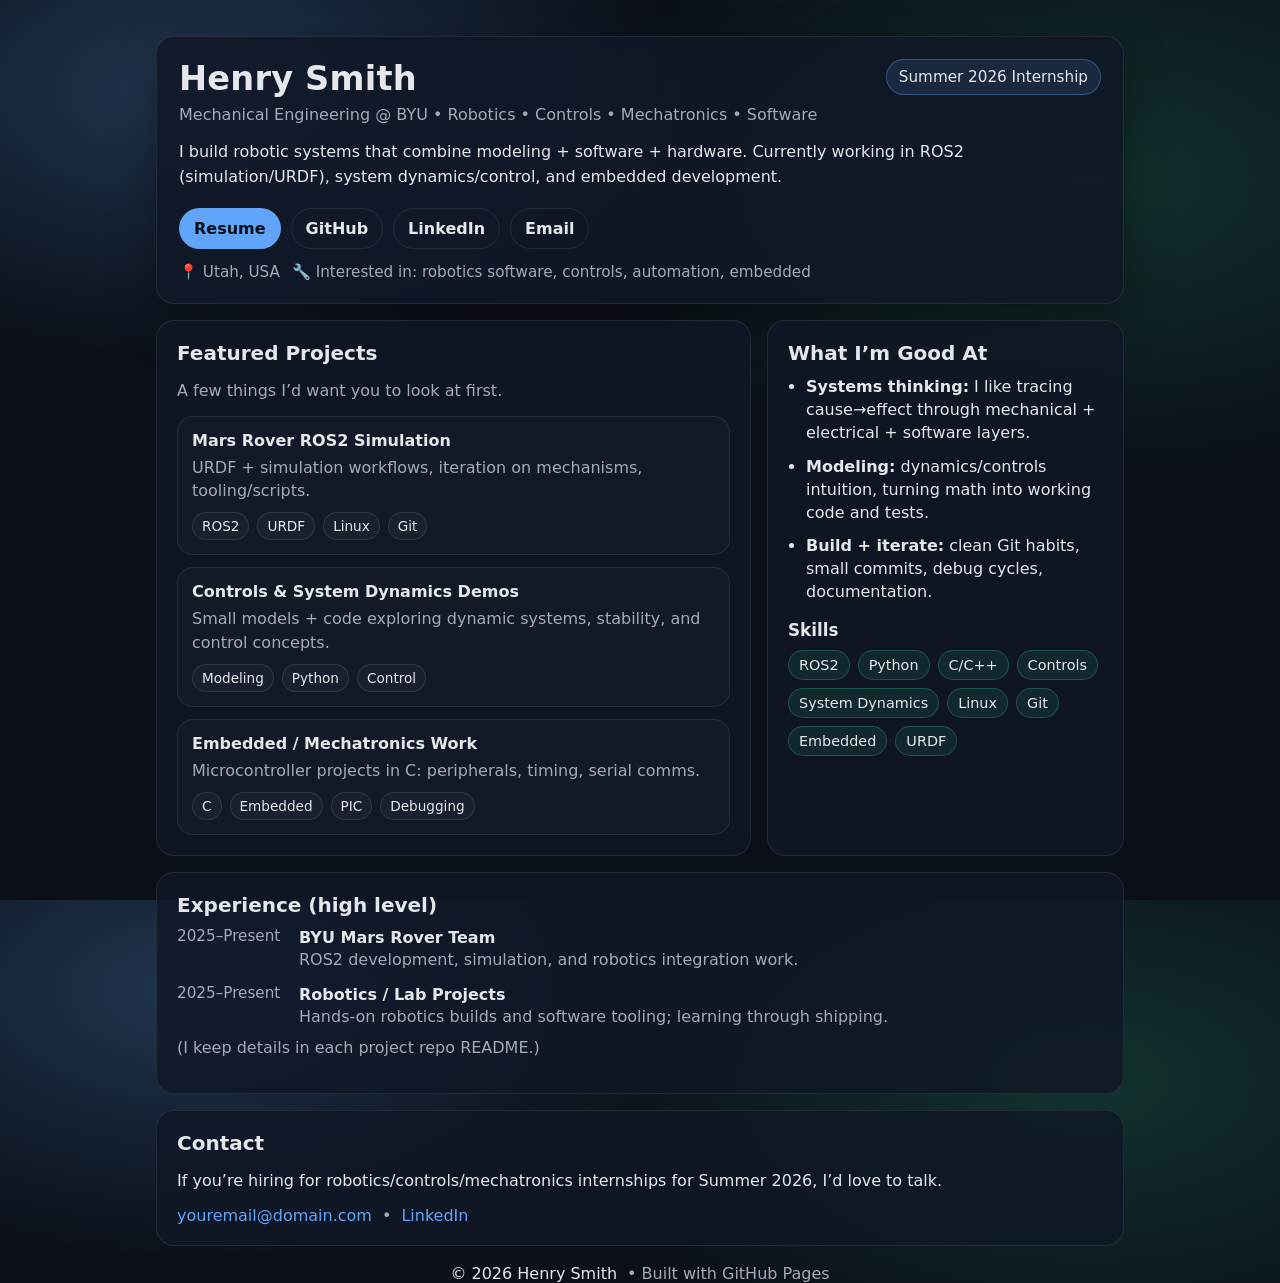
==== index.html @ c2d178f1 "Build landing page layout" ====
<!doctype html>
<html lang="en">
<head>
  <meta charset="utf-8" />
  <meta name="viewport" content="width=device-width, initial-scale=1" />
  <title>Henry Smith | Robotics • Controls • Mechatronics</title>
  <meta name="description" content="Henry Smith — Mechanical Engineering student focused on robotics, controls, and mechatronics. Projects in ROS2, system dynamics, and embedded systems." />
  <link rel="stylesheet" href="style.css" />
</head>

<body>
  <div class="wrap">
    <header class="hero">
      <div class="hero-card">
        <div class="hero-top">
          <div>
            <h1>Henry Smith</h1>
            <p class="subtitle">Mechanical Engineering @ BYU • Robotics • Controls • Mechatronics • Software</p>
          </div>
          <div class="badge">Summer 2026 Internship</div>
        </div>

        <p class="blurb">
          I build robotic systems that combine modeling + software + hardware.
          Currently working in ROS2 (simulation/URDF), system dynamics/control, and embedded development.
        </p>

        <div class="cta">
          <a class="btn" href="./Henry_Smith_Resume.pdf" target="_blank" rel="noreferrer">Resume</a>
          <a class="btn ghost" href="https://github.com/henrydsmith2002" target="_blank" rel="noreferrer">GitHub</a>
          <a class="btn ghost" href="https://www.linkedin.com/" target="_blank" rel="noreferrer">LinkedIn</a>
          <a class="btn ghost" href="mailto:youremail@domain.com">Email</a>
        </div>

        <div class="meta">
          <span>📍 Utah, USA</span>
          <span>🔧 Interested in: robotics software, controls, automation, embedded</span>
        </div>
      </div>
    </header>

    <main class="grid">
      <section class="card">
        <h2>Featured Projects</h2>
        <p class="muted">A few things I’d want you to look at first.</p>

        <div class="projects">
          <a class="project" href="https://github.com/henrydsmith2002" target="_blank" rel="noreferrer">
            <div class="project-title">Mars Rover ROS2 Simulation</div>
            <div class="project-desc">URDF + simulation workflows, iteration on mechanisms, tooling/scripts.</div>
            <div class="project-tags">
              <span>ROS2</span><span>URDF</span><span>Linux</span><span>Git</span>
            </div>
          </a>

          <a class="project" href="https://github.com/henrydsmith2002" target="_blank" rel="noreferrer">
            <div class="project-title">Controls & System Dynamics Demos</div>
            <div class="project-desc">Small models + code exploring dynamic systems, stability, and control concepts.</div>
            <div class="project-tags">
              <span>Modeling</span><span>Python</span><span>Control</span>
            </div>
          </a>

          <a class="project" href="https://github.com/henrydsmith2002" target="_blank" rel="noreferrer">
            <div class="project-title">Embedded / Mechatronics Work</div>
            <div class="project-desc">Microcontroller projects in C: peripherals, timing, serial comms.</div>
            <div class="project-tags">
              <span>C</span><span>Embedded</span><span>PIC</span><span>Debugging</span>
            </div>
          </a>
        </div>
      </section>

      <section class="card">
        <h2>What I’m Good At</h2>
        <ul class="bullets">
          <li><b>Systems thinking:</b> I like tracing cause→effect through mechanical + electrical + software layers.</li>
          <li><b>Modeling:</b> dynamics/controls intuition, turning math into working code and tests.</li>
          <li><b>Build + iterate:</b> clean Git habits, small commits, debug cycles, documentation.</li>
        </ul>

        <h3>Skills</h3>
        <div class="chips">
          <span>ROS2</span><span>Python</span><span>C/C++</span><span>Controls</span><span>System Dynamics</span>
          <span>Linux</span><span>Git</span><span>Embedded</span><span>URDF</span>
        </div>
      </section>

      <section class="card">
        <h2>Experience (high level)</h2>
        <div class="timeline">
          <div class="item">
            <div class="when">2025–Present</div>
            <div class="what">
              <div class="title">BYU Mars Rover Team</div>
              <div class="muted">ROS2 development, simulation, and robotics integration work.</div>
            </div>
          </div>
          <div class="item">
            <div class="when">2025–Present</div>
            <div class="what">
              <div class="title">Robotics / Lab Projects</div>
              <div class="muted">Hands-on robotics builds and software tooling; learning through shipping.</div>
            </div>
          </div>
        </div>

        <p class="note muted">
          (I keep details in each project repo README.)
        </p>
      </section>

      <section class="card">
        <h2>Contact</h2>
        <p>
          If you’re hiring for robotics/controls/mechatronics internships for Summer 2026, I’d love to talk.
        </p>
        <div class="contact">
          <a href="mailto:youremail@domain.com">youremail@domain.com</a>
          <span class="muted">•</span>
          <a href="https://www.linkedin.com/" target="_blank" rel="noreferrer">LinkedIn</a>
        </div>
      </section>
    </main>

    <footer class="footer">
      <span>© <span id="year"></span> Henry Smith</span>
      <span class="muted">• Built with GitHub Pages</span>
    </footer>
  </div>

  <script>
    document.getElementById("year").textContent = new Date().getFullYear();
  </script>
</body>
</html>
---- style.css ----
:root{
  --bg:#0b0f17;
  --card:#111827;
  --text:#e5e7eb;
  --muted:#a3aab8;
  --border:rgba(255,255,255,.08);
  --accent:#60a5fa;
  --accent2:#34d399;
}

*{box-sizing:border-box}
html,body{height:100%}
body{
  margin:0;
  font-family: ui-sans-serif, system-ui, -apple-system, Segoe UI, Roboto, Arial;
  color:var(--text);
  background:
    radial-gradient(900px 500px at 15% 10%, rgba(96,165,250,.25), transparent 55%),
    radial-gradient(900px 500px at 85% 20%, rgba(52,211,153,.18), transparent 60%),
    var(--bg);
}

.wrap{max-width:1000px;margin:36px auto;padding:0 16px}

.hero{margin-bottom:16px}
.hero-card{
  background:rgba(17,24,39,.86);
  border:1px solid var(--border);
  border-radius:18px;
  padding:22px;
  box-shadow:0 18px 45px rgba(0,0,0,.35);
}

.hero-top{display:flex;gap:16px;align-items:flex-start;justify-content:space-between;flex-wrap:wrap}
h1{margin:0 0 6px;font-size:2.1rem;letter-spacing:.2px}
.subtitle{margin:0;color:var(--muted);line-height:1.4}

.badge{
  padding:8px 12px;
  border-radius:999px;
  border:1px solid rgba(96,165,250,.35);
  background:rgba(96,165,250,.12);
  color:var(--text);
  font-size:.95rem;
  white-space:nowrap;
}

.blurb{margin:14px 0 18px;color:var(--text);line-height:1.55}

.cta{display:flex;flex-wrap:wrap;gap:10px;margin-bottom:14px}

.btn{
  display:inline-block;
  text-decoration:none;
  color:var(--bg);
  background:var(--accent);
  padding:10px 14px;
  border-radius:999px;
  font-weight:600;
  border:1px solid rgba(0,0,0,0);
}
.btn:hover{filter:brightness(1.05)}
.btn.ghost{
  background:transparent;
  color:var(--text);
  border:1px solid var(--border);
}
.btn.ghost:hover{border-color:rgba(96,165,250,.5);color:var(--accent)}

.meta{display:flex;gap:12px;flex-wrap:wrap;color:var(--muted);font-size:.95rem}

.grid{
  display:grid;
  grid-template-columns:1fr;
  gap:16px;
}
@media(min-width:900px){
  .grid{grid-template-columns:1.25fr .75fr}
  .grid .card:nth-child(3){grid-column:1 / 3}
  .grid .card:nth-child(4){grid-column:1 / 3}
}

.card{
  background:rgba(17,24,39,.82);
  border:1px solid var(--border);
  border-radius:18px;
  padding:20px;
}

h2{margin:0 0 10px;font-size:1.25rem}
h3{margin:16px 0 10px;font-size:1.05rem;color:var(--text)}
.muted{color:var(--muted)}
.note{margin-top:10px}

.projects{display:grid;gap:12px;margin-top:12px}
.project{
  text-decoration:none;
  color:var(--text);
  border:1px solid var(--border);
  border-radius:16px;
  padding:14px;
  background:rgba(255,255,255,.02);
}
.project:hover{border-color:rgba(96,165,250,.45);transform:translateY(-1px)}
.project-title{font-weight:700;margin-bottom:6px}
.project-desc{color:var(--muted);line-height:1.45}
.project-tags{display:flex;gap:8px;flex-wrap:wrap;margin-top:10px}
.project-tags span{
  font-size:.85rem;
  padding:5px 9px;
  border-radius:999px;
  border:1px solid rgba(255,255,255,.10);
  background:rgba(255,255,255,.03);
  color:var(--text);
}

.bullets{margin:10px 0 0;padding-left:18px;color:var(--text)}
.bullets li{margin:10px 0;color:var(--text);line-height:1.45}
.bullets b{color:var(--text)}

.chips{display:flex;gap:8px;flex-wrap:wrap}
.chips span{
  font-size:.9rem;
  padding:6px 10px;
  border-radius:999px;
  border:1px solid rgba(52,211,153,.25);
  background:rgba(52,211,153,.10);
}

.timeline{display:grid;gap:12px;margin-top:10px}
.item{display:flex;gap:12px}
.when{min-width:110px;color:var(--muted);font-size:.95rem}
.title{font-weight:700}
.what{line-height:1.4}

.contact{margin-top:10px;display:flex;gap:10px;flex-wrap:wrap;align-items:center}
.contact a{color:var(--accent);text-decoration:none}
.contact a:hover{text-decoration:underline}

.footer{
  margin:18px 0 6px;
  display:flex;
  gap:10px;
  flex-wrap:wrap;
  justify-content:center;
  color:var(--text);
}
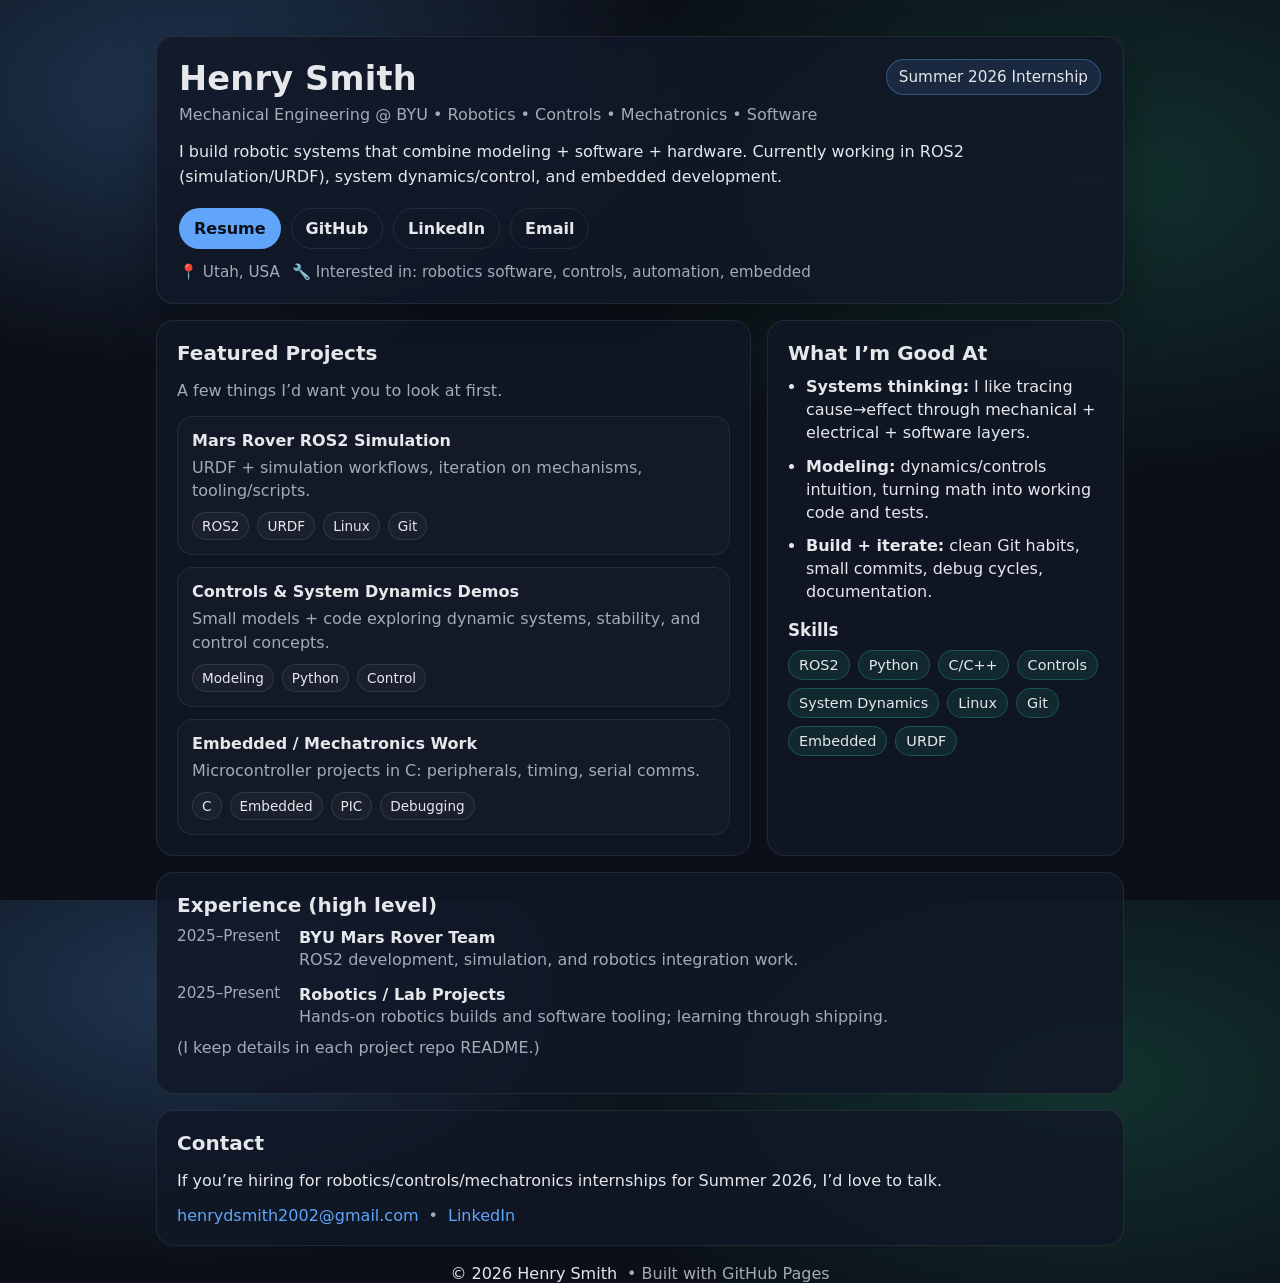
==== commit 0ef96c22: "Build landing page layout" ====
--- a/index.html
+++ b/index.html
@@ -29,7 +29,7 @@
           <a class="btn" href="./Henry_Smith_Resume.pdf" target="_blank" rel="noreferrer">Resume</a>
           <a class="btn ghost" href="https://github.com/henrydsmith2002" target="_blank" rel="noreferrer">GitHub</a>
           <a class="btn ghost" href="https://www.linkedin.com/" target="_blank" rel="noreferrer">LinkedIn</a>
-          <a class="btn ghost" href="mailto:youremail@domain.com">Email</a>
+          <a class="btn ghost" href="mailto:henrydsmith2002@gmail.com">Email</a>
         </div>
 
         <div class="meta">
@@ -116,7 +116,7 @@
           If you’re hiring for robotics/controls/mechatronics internships for Summer 2026, I’d love to talk.
         </p>
         <div class="contact">
-          <a href="mailto:youremail@domain.com">youremail@domain.com</a>
+          <a href="mailto:henrydsmith2002@gmail.com">henrydsmith2002@gmail.com</a>
           <span class="muted">•</span>
           <a href="https://www.linkedin.com/" target="_blank" rel="noreferrer">LinkedIn</a>
         </div>
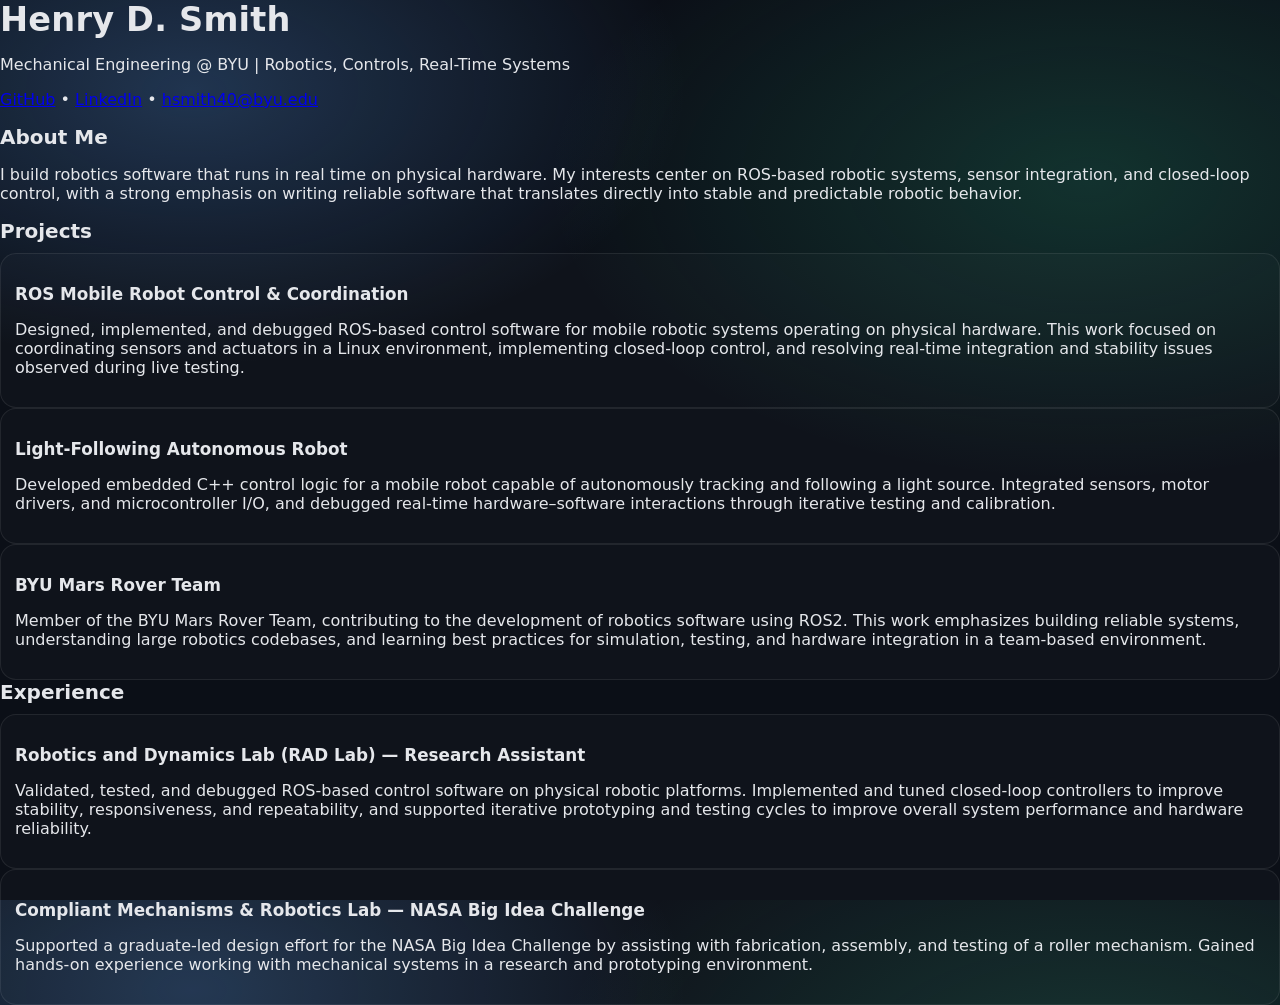
==== commit b27deba1: "page more resume-like" ====
--- a/index.html
+++ b/index.html
@@ -1,136 +1,82 @@
-<!doctype html>
+<!DOCTYPE html>
 <html lang="en">
 <head>
-  <meta charset="utf-8" />
-  <meta name="viewport" content="width=device-width, initial-scale=1" />
-  <title>Henry Smith | Robotics • Controls • Mechatronics</title>
-  <meta name="description" content="Henry Smith — Mechanical Engineering student focused on robotics, controls, and mechatronics. Projects in ROS2, system dynamics, and embedded systems." />
+  <meta charset="UTF-8" />
+  <title>Henry D. Smith | Robotics & Controls</title>
   <link rel="stylesheet" href="style.css" />
 </head>
+<body>
+  <header>
+    <h1>Henry D. Smith</h1>
+    <p>Mechanical Engineering @ BYU | Robotics, Controls, Real-Time Systems</p>
+    <p>
+      <a href="https://github.com/YOUR_USERNAME">GitHub</a> •
+      <a href="https://linkedin.com/in/YOUR_LINKEDIN">LinkedIn</a> •
+      <a href="mailto:hsmith40@byu.edu">hsmith40@byu.edu</a>
+    </p>
+  </header>
 
-<body>
-  <div class="wrap">
-    <header class="hero">
-      <div class="hero-card">
-        <div class="hero-top">
-          <div>
-            <h1>Henry Smith</h1>
-            <p class="subtitle">Mechanical Engineering @ BYU • Robotics • Controls • Mechatronics • Software</p>
-          </div>
-          <div class="badge">Summer 2026 Internship</div>
-        </div>
+  <section>
+    <h2>About Me</h2>
+    <p>
+      I build robotics software that runs in real time on physical hardware. My interests center on
+      ROS-based robotic systems, sensor integration, and closed-loop control, with a strong emphasis
+      on writing reliable software that translates directly into stable and predictable robotic behavior.
+    </p>
+  </section>
 
-        <p class="blurb">
-          I build robotic systems that combine modeling + software + hardware.
-          Currently working in ROS2 (simulation/URDF), system dynamics/control, and embedded development.
-        </p>
+  <section>
+    <h2>Projects</h2>
 
-        <div class="cta">
-          <a class="btn" href="./Henry_Smith_Resume.pdf" target="_blank" rel="noreferrer">Resume</a>
-          <a class="btn ghost" href="https://github.com/henrydsmith2002" target="_blank" rel="noreferrer">GitHub</a>
-          <a class="btn ghost" href="https://www.linkedin.com/" target="_blank" rel="noreferrer">LinkedIn</a>
-          <a class="btn ghost" href="mailto:henrydsmith2002@gmail.com">Email</a>
-        </div>
+    <div class="project">
+      <h3>ROS Mobile Robot Control & Coordination</h3>
+      <p>
+        Designed, implemented, and debugged ROS-based control software for mobile robotic systems operating
+        on physical hardware. This work focused on coordinating sensors and actuators in a Linux environment,
+        implementing closed-loop control, and resolving real-time integration and stability issues observed
+        during live testing.
+      </p>
+    </div>
 
-        <div class="meta">
-          <span>📍 Utah, USA</span>
-          <span>🔧 Interested in: robotics software, controls, automation, embedded</span>
-        </div>
-      </div>
-    </header>
+    <div class="project">
+      <h3>Light-Following Autonomous Robot</h3>
+      <p>
+        Developed embedded C++ control logic for a mobile robot capable of autonomously tracking and following
+        a light source. Integrated sensors, motor drivers, and microcontroller I/O, and debugged real-time
+        hardware–software interactions through iterative testing and calibration.
+      </p>
+    </div>
 
-    <main class="grid">
-      <section class="card">
-        <h2>Featured Projects</h2>
-        <p class="muted">A few things I’d want you to look at first.</p>
+    <div class="project">
+      <h3>BYU Mars Rover Team</h3>
+      <p>
+        Member of the BYU Mars Rover Team, contributing to the development of robotics software using ROS2.
+        This work emphasizes building reliable systems, understanding large robotics codebases, and learning
+        best practices for simulation, testing, and hardware integration in a team-based environment.
+      </p>
+    </div>
+  </section>
 
-        <div class="projects">
-          <a class="project" href="https://github.com/henrydsmith2002" target="_blank" rel="noreferrer">
-            <div class="project-title">Mars Rover ROS2 Simulation</div>
-            <div class="project-desc">URDF + simulation workflows, iteration on mechanisms, tooling/scripts.</div>
-            <div class="project-tags">
-              <span>ROS2</span><span>URDF</span><span>Linux</span><span>Git</span>
-            </div>
-          </a>
+  <section>
+    <h2>Experience</h2>
 
-          <a class="project" href="https://github.com/henrydsmith2002" target="_blank" rel="noreferrer">
-            <div class="project-title">Controls & System Dynamics Demos</div>
-            <div class="project-desc">Small models + code exploring dynamic systems, stability, and control concepts.</div>
-            <div class="project-tags">
-              <span>Modeling</span><span>Python</span><span>Control</span>
-            </div>
-          </a>
+    <div class="project">
+      <h3>Robotics and Dynamics Lab (RAD Lab) — Research Assistant</h3>
+      <p>
+        Validated, tested, and debugged ROS-based control software on physical robotic platforms. Implemented
+        and tuned closed-loop controllers to improve stability, responsiveness, and repeatability, and supported
+        iterative prototyping and testing cycles to improve overall system performance and hardware reliability.
+      </p>
+    </div>
 
-          <a class="project" href="https://github.com/henrydsmith2002" target="_blank" rel="noreferrer">
-            <div class="project-title">Embedded / Mechatronics Work</div>
-            <div class="project-desc">Microcontroller projects in C: peripherals, timing, serial comms.</div>
-            <div class="project-tags">
-              <span>C</span><span>Embedded</span><span>PIC</span><span>Debugging</span>
-            </div>
-          </a>
-        </div>
-      </section>
-
-      <section class="card">
-        <h2>What I’m Good At</h2>
-        <ul class="bullets">
-          <li><b>Systems thinking:</b> I like tracing cause→effect through mechanical + electrical + software layers.</li>
-          <li><b>Modeling:</b> dynamics/controls intuition, turning math into working code and tests.</li>
-          <li><b>Build + iterate:</b> clean Git habits, small commits, debug cycles, documentation.</li>
-        </ul>
-
-        <h3>Skills</h3>
-        <div class="chips">
-          <span>ROS2</span><span>Python</span><span>C/C++</span><span>Controls</span><span>System Dynamics</span>
-          <span>Linux</span><span>Git</span><span>Embedded</span><span>URDF</span>
-        </div>
-      </section>
-
-      <section class="card">
-        <h2>Experience (high level)</h2>
-        <div class="timeline">
-          <div class="item">
-            <div class="when">2025–Present</div>
-            <div class="what">
-              <div class="title">BYU Mars Rover Team</div>
-              <div class="muted">ROS2 development, simulation, and robotics integration work.</div>
-            </div>
-          </div>
-          <div class="item">
-            <div class="when">2025–Present</div>
-            <div class="what">
-              <div class="title">Robotics / Lab Projects</div>
-              <div class="muted">Hands-on robotics builds and software tooling; learning through shipping.</div>
-            </div>
-          </div>
-        </div>
-
-        <p class="note muted">
-          (I keep details in each project repo README.)
-        </p>
-      </section>
-
-      <section class="card">
-        <h2>Contact</h2>
-        <p>
-          If you’re hiring for robotics/controls/mechatronics internships for Summer 2026, I’d love to talk.
-        </p>
-        <div class="contact">
-          <a href="mailto:henrydsmith2002@gmail.com">henrydsmith2002@gmail.com</a>
-          <span class="muted">•</span>
-          <a href="https://www.linkedin.com/" target="_blank" rel="noreferrer">LinkedIn</a>
-        </div>
-      </section>
-    </main>
-
-    <footer class="footer">
-      <span>© <span id="year"></span> Henry Smith</span>
-      <span class="muted">• Built with GitHub Pages</span>
-    </footer>
-  </div>
-
-  <script>
-    document.getElementById("year").textContent = new Date().getFullYear();
-  </script>
+    <div class="project">
+      <h3>Compliant Mechanisms & Robotics Lab — NASA Big Idea Challenge</h3>
+      <p>
+        Supported a graduate-led design effort for the NASA Big Idea Challenge by assisting with fabrication,
+        assembly, and testing of a roller mechanism. Gained hands-on experience working with mechanical systems
+        in a research and prototyping environment.
+      </p>
+    </div>
+  </section>
 </body>
 </html>
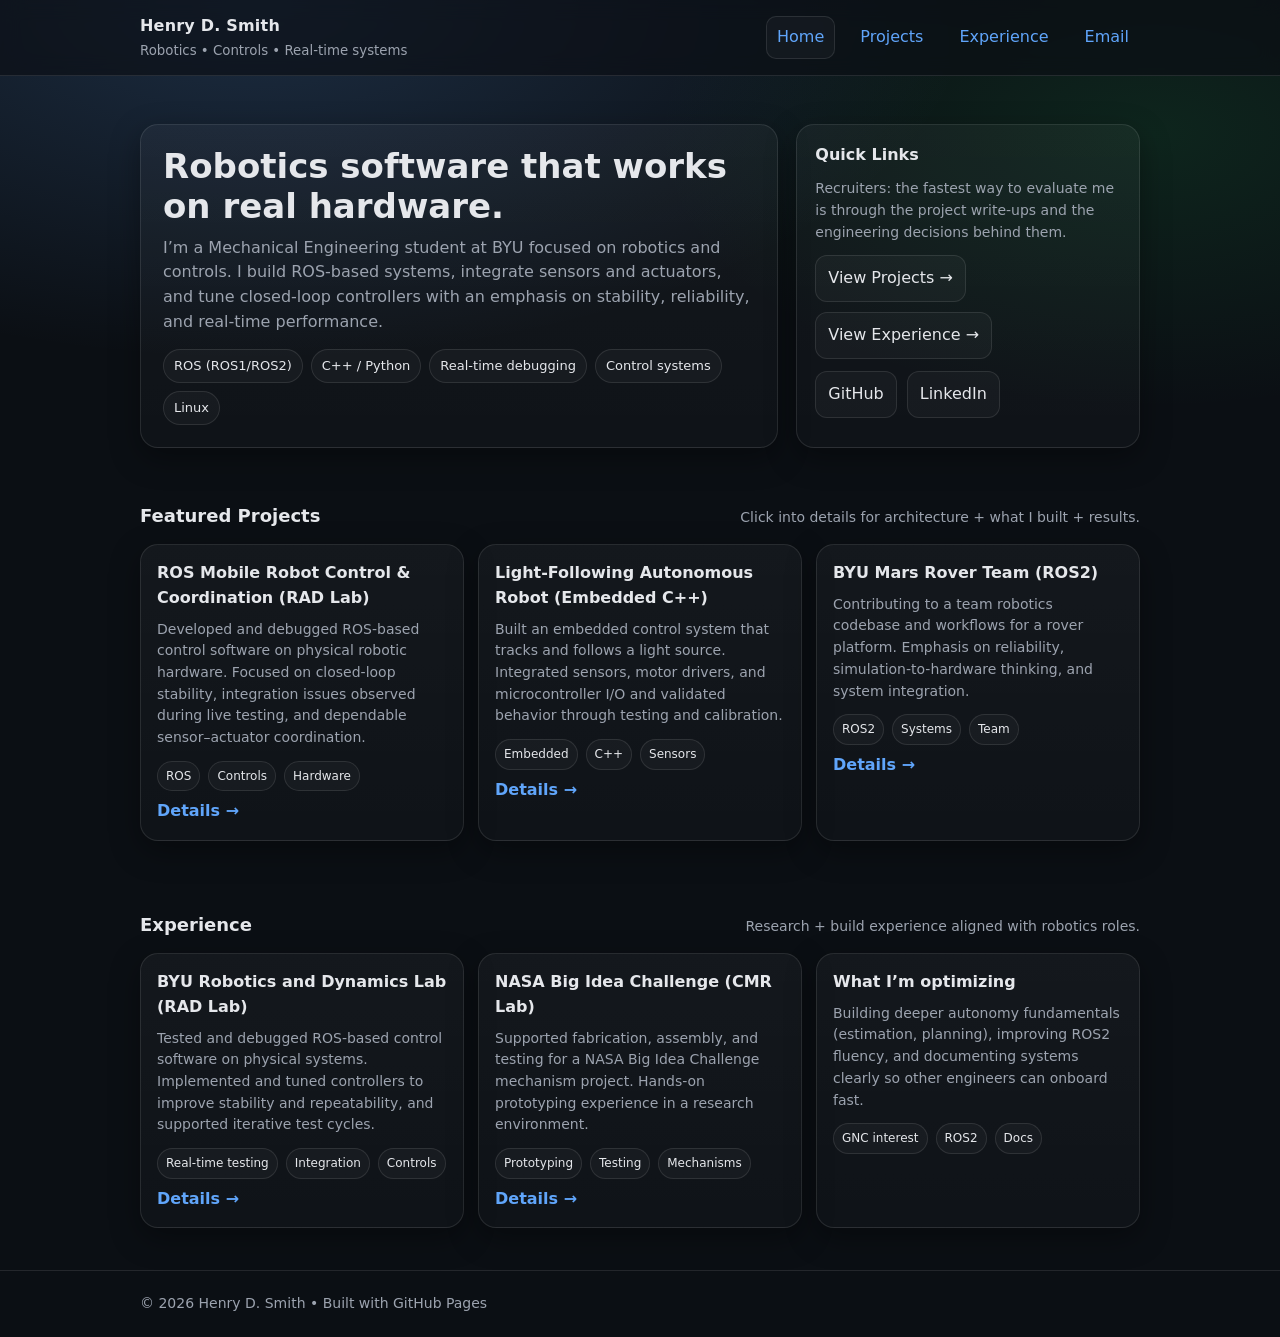
==== commit 549f532a: "make into cool website" ====
--- a/index.html
+++ b/index.html
@@ -2,81 +2,163 @@
 <html lang="en">
 <head>
   <meta charset="UTF-8" />
+  <meta name="viewport" content="width=device-width, initial-scale=1"/>
   <title>Henry D. Smith | Robotics & Controls</title>
   <link rel="stylesheet" href="style.css" />
 </head>
 <body>
-  <header>
-    <h1>Henry D. Smith</h1>
-    <p>Mechanical Engineering @ BYU | Robotics, Controls, Real-Time Systems</p>
-    <p>
-      <a href="https://github.com/YOUR_USERNAME">GitHub</a> •
-      <a href="https://linkedin.com/in/YOUR_LINKEDIN">LinkedIn</a> •
-      <a href="mailto:hsmith40@byu.edu">hsmith40@byu.edu</a>
-    </p>
-  </header>
+  <div class="nav">
+    <div class="container nav-inner">
+      <div class="brand">
+        <b>Henry D. Smith</b>
+        <small>Robotics • Controls • Real-time systems</small>
+      </div>
+      <div class="nav-links">
+        <a class="active" href="index.html">Home</a>
+        <a href="projects.html">Projects</a>
+        <a href="experience.html">Experience</a>
+        <a href="mailto:hsmith40@byu.edu">Email</a>
+      </div>
+    </div>
+  </div>
 
-  <section>
-    <h2>About Me</h2>
-    <p>
-      I build robotics software that runs in real time on physical hardware. My interests center on
-      ROS-based robotic systems, sensor integration, and closed-loop control, with a strong emphasis
-      on writing reliable software that translates directly into stable and predictable robotic behavior.
-    </p>
-  </section>
+  <div class="container hero">
+    <div class="hero-grid">
+      <div class="card hero-card">
+        <h1>Robotics software that works on real hardware.</h1>
+        <p>
+          I’m a Mechanical Engineering student at BYU focused on robotics and controls.
+          I build ROS-based systems, integrate sensors and actuators, and tune closed-loop controllers
+          with an emphasis on stability, reliability, and real-time performance.
+        </p>
 
-  <section>
-    <h2>Projects</h2>
+        <div class="pills">
+          <span class="pill">ROS (ROS1/ROS2)</span>
+          <span class="pill">C++ / Python</span>
+          <span class="pill">Real-time debugging</span>
+          <span class="pill">Control systems</span>
+          <span class="pill">Linux</span>
+        </div>
+      </div>
 
-    <div class="project">
-      <h3>ROS Mobile Robot Control & Coordination</h3>
-      <p>
-        Designed, implemented, and debugged ROS-based control software for mobile robotic systems operating
-        on physical hardware. This work focused on coordinating sensors and actuators in a Linux environment,
-        implementing closed-loop control, and resolving real-time integration and stability issues observed
-        during live testing.
-      </p>
+      <div class="card side-card">
+        <h3>Quick Links</h3>
+        <p>
+          Recruiters: the fastest way to evaluate me is through the project write-ups and
+          the engineering decisions behind them.
+        </p>
+        <div class="btnrow">
+          <a class="btn" href="projects.html">View Projects →</a>
+          <a class="btn" href="experience.html">View Experience →</a>
+        </div>
+        <div class="btnrow">
+          <!-- Replace these later if you want -->
+          <a class="btn" href="https://github.com/henrydsmith2002" target="_blank" rel="noreferrer">GitHub</a>
+          <a class="btn" href="https://linkedin.com/" target="_blank" rel="noreferrer">LinkedIn</a>
+        </div>
+      </div>
+    </div>
+  </div>
+
+  <div class="container section">
+    <div class="section-header">
+      <h2>Featured Projects</h2>
+      <span>Click into details for architecture + what I built + results.</span>
     </div>
 
-    <div class="project">
-      <h3>Light-Following Autonomous Robot</h3>
-      <p>
-        Developed embedded C++ control logic for a mobile robot capable of autonomously tracking and following
-        a light source. Integrated sensors, motor drivers, and microcontroller I/O, and debugged real-time
-        hardware–software interactions through iterative testing and calibration.
-      </p>
+    <div class="grid">
+      <div class="card item">
+        <h3>ROS Mobile Robot Control & Coordination (RAD Lab)</h3>
+        <p>
+          Developed and debugged ROS-based control software on physical robotic hardware.
+          Focused on closed-loop stability, integration issues observed during live testing,
+          and dependable sensor–actuator coordination.
+        </p>
+        <div class="meta">
+          <span class="tag">ROS</span><span class="tag">Controls</span><span class="tag">Hardware</span>
+        </div>
+        <a class="details" href="project-rad-ros.html">Details →</a>
+      </div>
+
+      <div class="card item">
+        <h3>Light-Following Autonomous Robot (Embedded C++)</h3>
+        <p>
+          Built an embedded control system that tracks and follows a light source.
+          Integrated sensors, motor drivers, and microcontroller I/O and validated behavior
+          through testing and calibration.
+        </p>
+        <div class="meta">
+          <span class="tag">Embedded</span><span class="tag">C++</span><span class="tag">Sensors</span>
+        </div>
+        <a class="details" href="project-light-follow.html">Details →</a>
+      </div>
+
+      <div class="card item">
+        <h3>BYU Mars Rover Team (ROS2)</h3>
+        <p>
+          Contributing to a team robotics codebase and workflows for a rover platform.
+          Emphasis on reliability, simulation-to-hardware thinking, and system integration.
+        </p>
+        <div class="meta">
+          <span class="tag">ROS2</span><span class="tag">Systems</span><span class="tag">Team</span>
+        </div>
+        <a class="details" href="project-mars-rover.html">Details →</a>
+      </div>
+    </div>
+  </div>
+
+  <div class="container section">
+    <div class="section-header">
+      <h2>Experience</h2>
+      <span>Research + build experience aligned with robotics roles.</span>
     </div>
 
-    <div class="project">
-      <h3>BYU Mars Rover Team</h3>
-      <p>
-        Member of the BYU Mars Rover Team, contributing to the development of robotics software using ROS2.
-        This work emphasizes building reliable systems, understanding large robotics codebases, and learning
-        best practices for simulation, testing, and hardware integration in a team-based environment.
-      </p>
+    <div class="grid">
+      <div class="card item">
+        <h3>BYU Robotics and Dynamics Lab (RAD Lab)</h3>
+        <p>
+          Tested and debugged ROS-based control software on physical systems. Implemented and tuned
+          controllers to improve stability and repeatability, and supported iterative test cycles.
+        </p>
+        <div class="meta">
+          <span class="tag">Real-time testing</span><span class="tag">Integration</span><span class="tag">Controls</span>
+        </div>
+        <a class="details" href="experience-rad-lab.html">Details →</a>
+      </div>
+
+      <div class="card item">
+        <h3>NASA Big Idea Challenge (CMR Lab)</h3>
+        <p>
+          Supported fabrication, assembly, and testing for a NASA Big Idea Challenge mechanism project.
+          Hands-on prototyping experience in a research environment.
+        </p>
+        <div class="meta">
+          <span class="tag">Prototyping</span><span class="tag">Testing</span><span class="tag">Mechanisms</span>
+        </div>
+        <a class="details" href="experience-nasa-big-idea.html">Details →</a>
+      </div>
+
+      <div class="card item">
+        <h3>What I’m optimizing</h3>
+        <p>
+          Building deeper autonomy fundamentals (estimation, planning), improving ROS2 fluency,
+          and documenting systems clearly so other engineers can onboard fast.
+        </p>
+        <div class="meta">
+          <span class="tag">GNC interest</span><span class="tag">ROS2</span><span class="tag">Docs</span>
+        </div>
+      </div>
     </div>
-  </section>
+  </div>
 
-  <section>
-    <h2>Experience</h2>
+  <div class="footer">
+    <div class="container">
+      © <span id="year"></span> Henry D. Smith • Built with GitHub Pages
+    </div>
+  </div>
 
-    <div class="project">
-      <h3>Robotics and Dynamics Lab (RAD Lab) — Research Assistant</h3>
-      <p>
-        Validated, tested, and debugged ROS-based control software on physical robotic platforms. Implemented
-        and tuned closed-loop controllers to improve stability, responsiveness, and repeatability, and supported
-        iterative prototyping and testing cycles to improve overall system performance and hardware reliability.
-      </p>
-    </div>
-
-    <div class="project">
-      <h3>Compliant Mechanisms & Robotics Lab — NASA Big Idea Challenge</h3>
-      <p>
-        Supported a graduate-led design effort for the NASA Big Idea Challenge by assisting with fabrication,
-        assembly, and testing of a roller mechanism. Gained hands-on experience working with mechanical systems
-        in a research and prototyping environment.
-      </p>
-    </div>
-  </section>
+  <script>
+    document.getElementById("year").textContent = new Date().getFullYear();
+  </script>
 </body>
 </html>
--- a/style.css
+++ b/style.css
@@ -1,147 +1,200 @@
-:root{
-  --bg:#0b0f17;
-  --card:#111827;
-  --text:#e5e7eb;
-  --muted:#a3aab8;
-  --border:rgba(255,255,255,.08);
-  --accent:#60a5fa;
-  --accent2:#34d399;
-}
-
-*{box-sizing:border-box}
-html,body{height:100%}
-body{
-  margin:0;
-  font-family: ui-sans-serif, system-ui, -apple-system, Segoe UI, Roboto, Arial;
-  color:var(--text);
-  background:
-    radial-gradient(900px 500px at 15% 10%, rgba(96,165,250,.25), transparent 55%),
-    radial-gradient(900px 500px at 85% 20%, rgba(52,211,153,.18), transparent 60%),
-    var(--bg);
-}
-
-.wrap{max-width:1000px;margin:36px auto;padding:0 16px}
-
-.hero{margin-bottom:16px}
-.hero-card{
-  background:rgba(17,24,39,.86);
-  border:1px solid var(--border);
-  border-radius:18px;
-  padding:22px;
-  box-shadow:0 18px 45px rgba(0,0,0,.35);
-}
-
-.hero-top{display:flex;gap:16px;align-items:flex-start;justify-content:space-between;flex-wrap:wrap}
-h1{margin:0 0 6px;font-size:2.1rem;letter-spacing:.2px}
-.subtitle{margin:0;color:var(--muted);line-height:1.4}
-
-.badge{
-  padding:8px 12px;
-  border-radius:999px;
-  border:1px solid rgba(96,165,250,.35);
-  background:rgba(96,165,250,.12);
-  color:var(--text);
-  font-size:.95rem;
-  white-space:nowrap;
-}
-
-.blurb{margin:14px 0 18px;color:var(--text);line-height:1.55}
-
-.cta{display:flex;flex-wrap:wrap;gap:10px;margin-bottom:14px}
-
-.btn{
-  display:inline-block;
-  text-decoration:none;
-  color:var(--bg);
-  background:var(--accent);
-  padding:10px 14px;
-  border-radius:999px;
-  font-weight:600;
-  border:1px solid rgba(0,0,0,0);
-}
-.btn:hover{filter:brightness(1.05)}
-.btn.ghost{
-  background:transparent;
-  color:var(--text);
-  border:1px solid var(--border);
-}
-.btn.ghost:hover{border-color:rgba(96,165,250,.5);color:var(--accent)}
-
-.meta{display:flex;gap:12px;flex-wrap:wrap;color:var(--muted);font-size:.95rem}
-
-.grid{
-  display:grid;
-  grid-template-columns:1fr;
-  gap:16px;
-}
-@media(min-width:900px){
-  .grid{grid-template-columns:1.25fr .75fr}
-  .grid .card:nth-child(3){grid-column:1 / 3}
-  .grid .card:nth-child(4){grid-column:1 / 3}
-}
-
-.card{
-  background:rgba(17,24,39,.82);
-  border:1px solid var(--border);
-  border-radius:18px;
-  padding:20px;
-}
-
-h2{margin:0 0 10px;font-size:1.25rem}
-h3{margin:16px 0 10px;font-size:1.05rem;color:var(--text)}
-.muted{color:var(--muted)}
-.note{margin-top:10px}
-
-.projects{display:grid;gap:12px;margin-top:12px}
-.project{
-  text-decoration:none;
-  color:var(--text);
-  border:1px solid var(--border);
-  border-radius:16px;
-  padding:14px;
-  background:rgba(255,255,255,.02);
-}
-.project:hover{border-color:rgba(96,165,250,.45);transform:translateY(-1px)}
-.project-title{font-weight:700;margin-bottom:6px}
-.project-desc{color:var(--muted);line-height:1.45}
-.project-tags{display:flex;gap:8px;flex-wrap:wrap;margin-top:10px}
-.project-tags span{
-  font-size:.85rem;
-  padding:5px 9px;
-  border-radius:999px;
-  border:1px solid rgba(255,255,255,.10);
-  background:rgba(255,255,255,.03);
-  color:var(--text);
-}
-
-.bullets{margin:10px 0 0;padding-left:18px;color:var(--text)}
-.bullets li{margin:10px 0;color:var(--text);line-height:1.45}
-.bullets b{color:var(--text)}
-
-.chips{display:flex;gap:8px;flex-wrap:wrap}
-.chips span{
-  font-size:.9rem;
-  padding:6px 10px;
-  border-radius:999px;
-  border:1px solid rgba(52,211,153,.25);
-  background:rgba(52,211,153,.10);
-}
-
-.timeline{display:grid;gap:12px;margin-top:10px}
-.item{display:flex;gap:12px}
-.when{min-width:110px;color:var(--muted);font-size:.95rem}
-.title{font-weight:700}
-.what{line-height:1.4}
-
-.contact{margin-top:10px;display:flex;gap:10px;flex-wrap:wrap;align-items:center}
-.contact a{color:var(--accent);text-decoration:none}
-.contact a:hover{text-decoration:underline}
-
-.footer{
-  margin:18px 0 6px;
-  display:flex;
-  gap:10px;
-  flex-wrap:wrap;
-  justify-content:center;
-  color:var(--text);
-}
+:root {
+  --bg: #0b0f14;
+  --panel: #111827;
+  --panel2: #0f172a;
+  --text: #e5e7eb;
+  --muted: #9ca3af;
+  --accent: #60a5fa;
+  --border: rgba(255,255,255,0.10);
+  --shadow: 0 10px 30px rgba(0,0,0,0.35);
+}
+
+* { box-sizing: border-box; }
+html, body { margin: 0; padding: 0; }
+body {
+  font-family: ui-sans-serif, system-ui, -apple-system, Segoe UI, Roboto, Arial, "Apple Color Emoji","Segoe UI Emoji";
+  background: radial-gradient(1200px 600px at 20% 0%, rgba(96,165,250,0.20), transparent 60%),
+              radial-gradient(900px 500px at 90% 10%, rgba(34,197,94,0.12), transparent 55%),
+              var(--bg);
+  color: var(--text);
+  line-height: 1.55;
+}
+
+a { color: var(--accent); text-decoration: none; }
+a:hover { text-decoration: underline; }
+
+.container {
+  width: min(1000px, calc(100% - 40px));
+  margin: 0 auto;
+}
+
+.nav {
+  position: sticky;
+  top: 0;
+  backdrop-filter: blur(10px);
+  background: rgba(11,15,20,0.65);
+  border-bottom: 1px solid var(--border);
+  z-index: 10;
+}
+
+.nav-inner {
+  display: flex;
+  align-items: center;
+  justify-content: space-between;
+  padding: 14px 0;
+}
+
+.brand {
+  display: flex;
+  flex-direction: column;
+  gap: 2px;
+}
+.brand b { letter-spacing: 0.2px; }
+.brand small { color: var(--muted); }
+
+.nav-links {
+  display: flex;
+  gap: 14px;
+  flex-wrap: wrap;
+  align-items: center;
+}
+.nav-links a {
+  padding: 8px 10px;
+  border-radius: 10px;
+  border: 1px solid transparent;
+}
+.nav-links a.active,
+.nav-links a:hover {
+  border-color: var(--border);
+  background: rgba(255,255,255,0.03);
+  text-decoration: none;
+}
+
+.hero {
+  padding: 48px 0 26px;
+}
+
+.hero-grid {
+  display: grid;
+  grid-template-columns: 1.3fr 0.7fr;
+  gap: 18px;
+}
+@media (max-width: 900px) {
+  .hero-grid { grid-template-columns: 1fr; }
+}
+
+.card {
+  background: linear-gradient(180deg, rgba(255,255,255,0.04), rgba(255,255,255,0.02));
+  border: 1px solid var(--border);
+  border-radius: 18px;
+  box-shadow: var(--shadow);
+}
+
+.hero-card { padding: 22px; }
+.hero-card h1 {
+  margin: 0 0 8px;
+  font-size: 34px;
+  line-height: 1.15;
+}
+.hero-card p { margin: 10px 0; color: var(--muted); }
+
+.pills {
+  display: flex;
+  flex-wrap: wrap;
+  gap: 8px;
+  margin-top: 14px;
+}
+.pill {
+  border: 1px solid var(--border);
+  background: rgba(255,255,255,0.03);
+  border-radius: 999px;
+  padding: 6px 10px;
+  font-size: 13px;
+  color: var(--text);
+}
+
+.side-card { padding: 18px; }
+.side-card h3 { margin: 0 0 10px; font-size: 16px; }
+.side-card p { margin: 10px 0; color: var(--muted); font-size: 14px; }
+.side-card .btnrow { display: flex; gap: 10px; flex-wrap: wrap; margin-top: 12px; }
+
+.btn {
+  display: inline-flex;
+  align-items: center;
+  gap: 8px;
+  border-radius: 12px;
+  padding: 10px 12px;
+  border: 1px solid var(--border);
+  background: rgba(255,255,255,0.03);
+  color: var(--text);
+  text-decoration: none;
+}
+.btn:hover { text-decoration: none; border-color: rgba(96,165,250,0.5); }
+
+.section {
+  padding: 20px 0 42px;
+}
+.section-header {
+  display: flex;
+  align-items: baseline;
+  justify-content: space-between;
+  gap: 16px;
+  margin: 8px 0 14px;
+}
+.section-header h2 { margin: 0; font-size: 18px; }
+.section-header span { color: var(--muted); font-size: 14px; }
+
+.grid {
+  display: grid;
+  grid-template-columns: repeat(3, 1fr);
+  gap: 14px;
+}
+@media (max-width: 900px) { .grid { grid-template-columns: 1fr; } }
+
+.item {
+  padding: 16px;
+}
+.item h3 {
+  margin: 0 0 8px;
+  font-size: 16px;
+}
+.item p {
+  margin: 8px 0 12px;
+  color: var(--muted);
+  font-size: 14px;
+}
+.meta {
+  display: flex;
+  flex-wrap: wrap;
+  gap: 8px;
+  margin-top: 8px;
+}
+.tag {
+  font-size: 12px;
+  padding: 5px 8px;
+  border-radius: 999px;
+  border: 1px solid var(--border);
+  background: rgba(255,255,255,0.03);
+  color: var(--text);
+}
+
+.item a.details {
+  display: inline-block;
+  margin-top: 8px;
+  font-weight: 600;
+}
+
+.footer {
+  border-top: 1px solid var(--border);
+  padding: 22px 0;
+  color: var(--muted);
+  font-size: 14px;
+}
+
+.content {
+  padding: 28px 0 40px;
+}
+.content h1 { margin: 0 0 10px; font-size: 24px; }
+.content h2 { margin-top: 24px; font-size: 18px; }
+.content p, .content li { color: var(--muted); }
+.content .card { padding: 18px; }
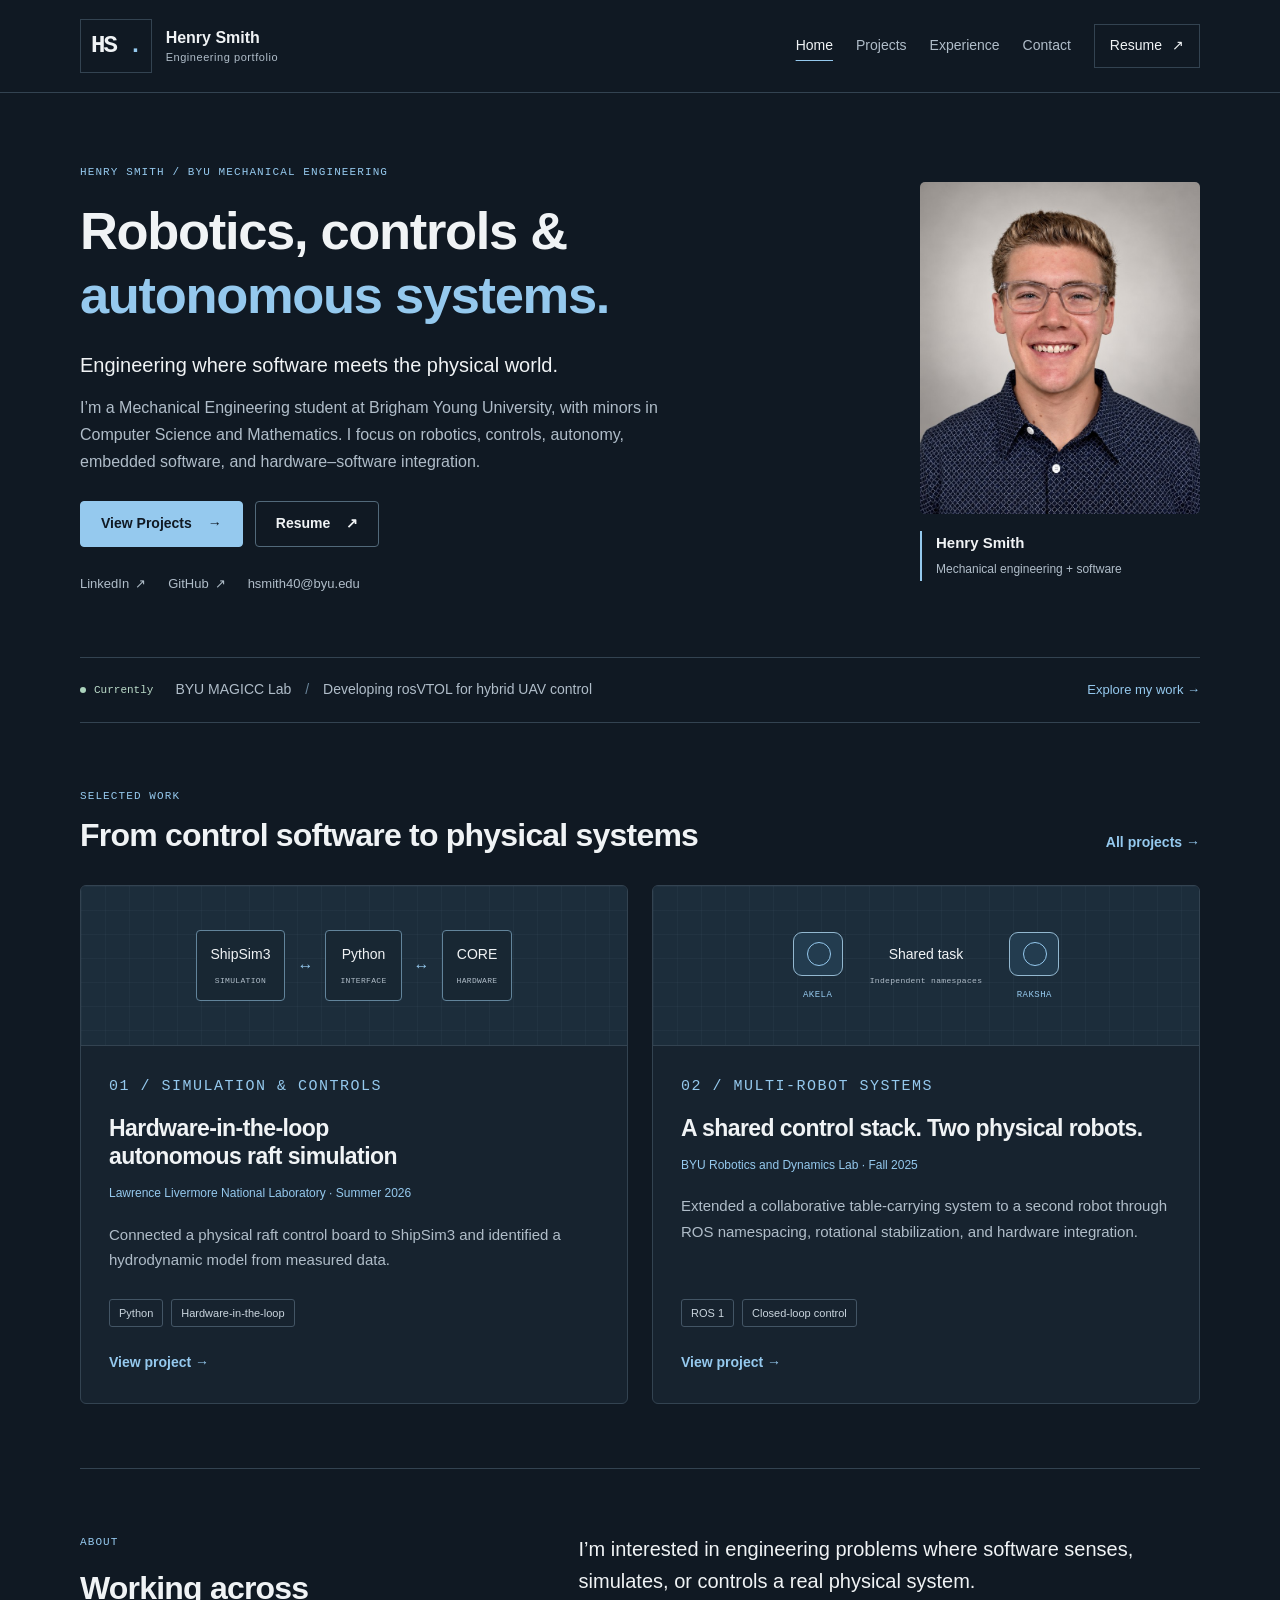
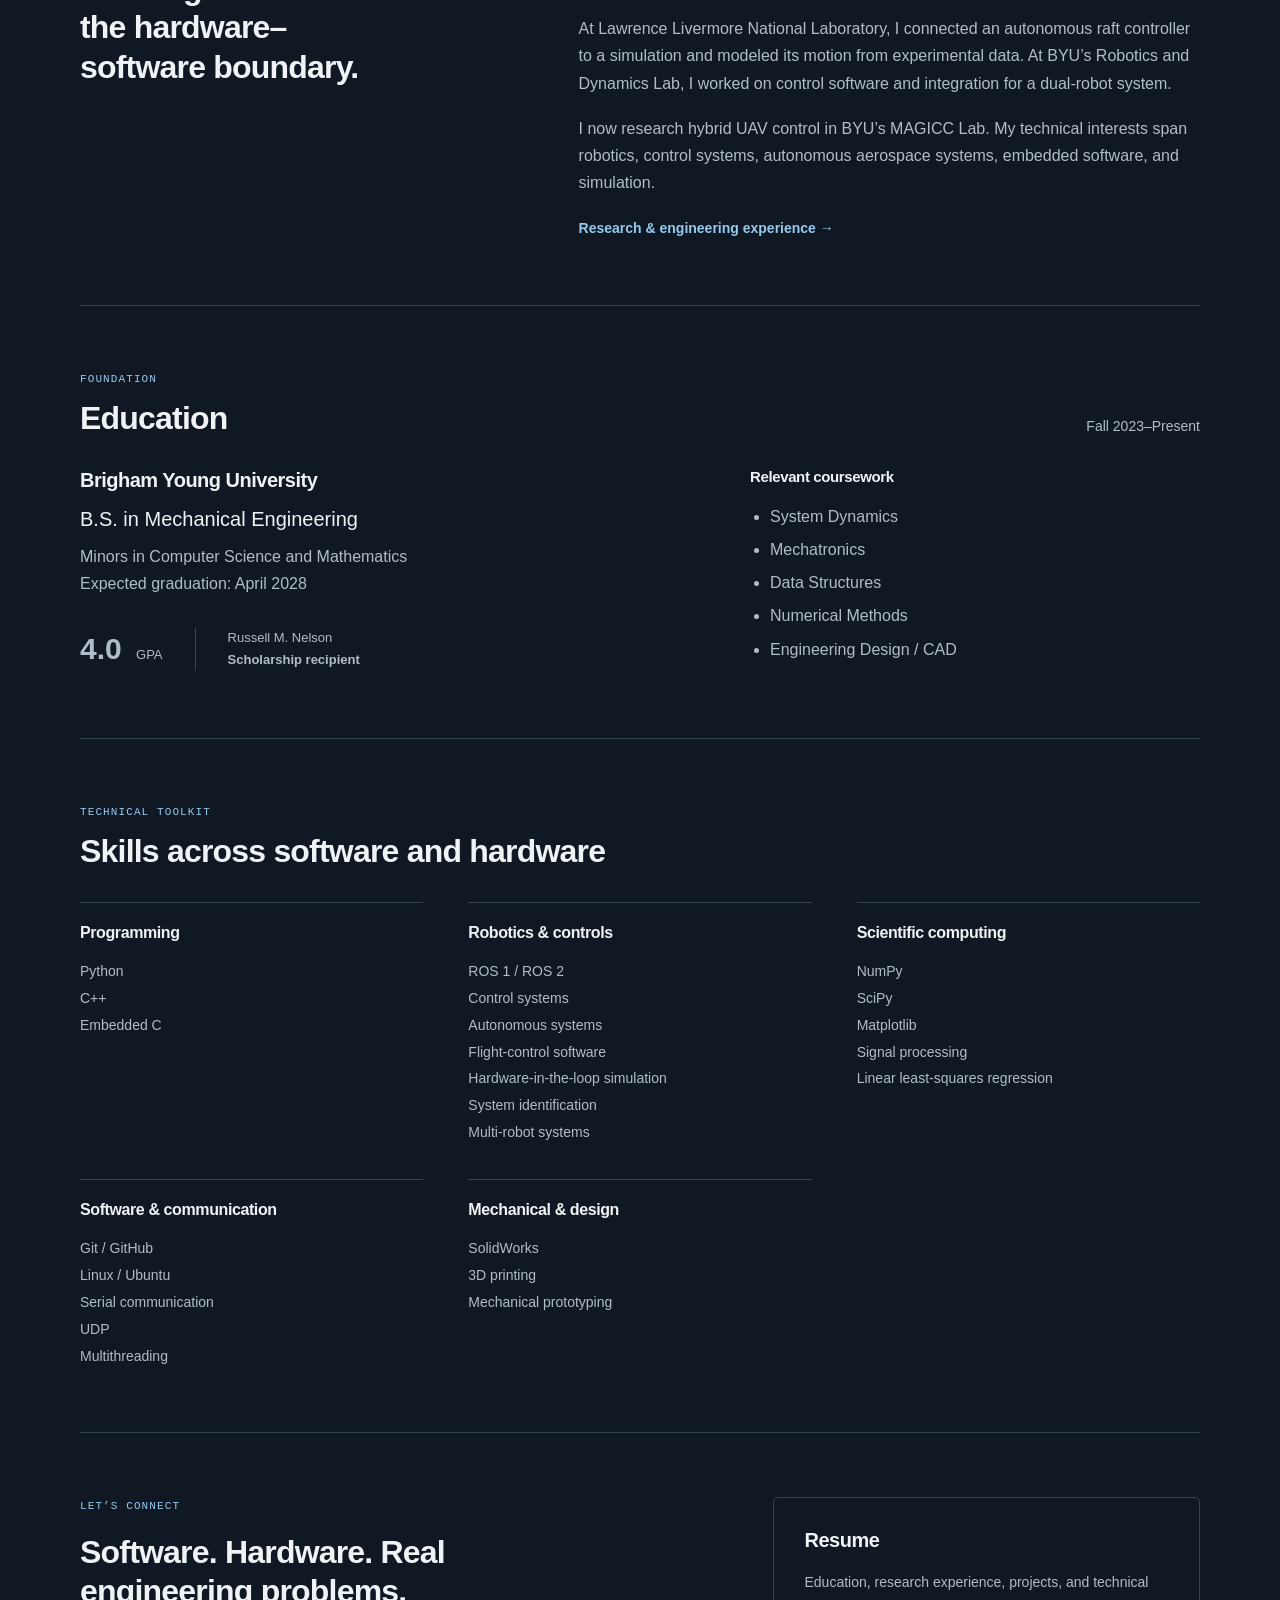
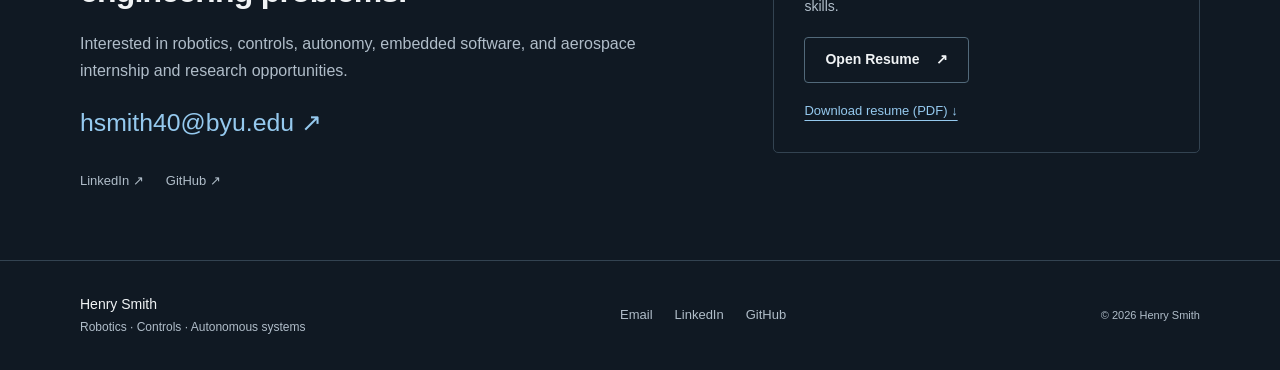
==== commit 73477fbc: "update portfolio website to include presentations and LLNL internship" ====
--- a/index.html
+++ b/index.html
@@ -1,164 +1,566 @@
 <!DOCTYPE html>
 <html lang="en">
-<head>
-  <meta charset="UTF-8" />
-  <meta name="viewport" content="width=device-width, initial-scale=1"/>
-  <title>Henry D. Smith | Robotics & Controls</title>
-  <link rel="stylesheet" href="style.css" />
-</head>
-<body>
-  <div class="nav">
-    <div class="container nav-inner">
-      <div class="brand">
-        <b>Henry D. Smith</b>
-        <small>Robotics • Controls • Real-time systems</small>
-      </div>
-      <div class="nav-links">
-        <a class="active" href="index.html">Home</a>
-        <a href="projects.html">Projects</a>
-        <a href="experience.html">Experience</a>
-        <a href="mailto:hsmith40@byu.edu">Email</a>
-      </div>
+ <head>
+  <meta charset="utf-8"/>
+  <meta content="width=device-width, initial-scale=1" name="viewport"/>
+  <title>
+   Robotics, Controls &amp; Autonomous Systems | Henry Smith
+  </title>
+  <meta content="Henry Smith is a BYU Mechanical Engineering student working in robotics, controls, autonomous systems, ROS, and embedded software." name="description"/>
+  <meta content="#101923" name="theme-color"/>
+  <meta content="website" property="og:type"/>
+  <meta content="Henry Smith · Engineering Portfolio" property="og:site_name"/>
+  <meta content="Robotics, Controls &amp; Autonomous Systems | Henry Smith" property="og:title"/>
+  <meta content="Henry Smith is a BYU Mechanical Engineering student working in robotics, controls, autonomous systems, ROS, and embedded software." property="og:description"/>
+  <meta content="https://henrydsmith2002.github.io/assets/profile/henry-smith-profile.jpg" property="og:image"/>
+  <meta content="Portrait of Henry Smith" property="og:image:alt"/>
+  <link href="assets/favicon.svg" rel="icon" type="image/svg+xml"/>
+  <link href="style.css" rel="stylesheet"/>
+ </head>
+ <body>
+  <a class="skip-link" href="#main">
+   Skip to content
+  </a>
+  <header class="nav">
+   <div class="container nav-inner">
+    <a aria-label="Henry Smith, home" class="brand" href="index.html">
+     <span aria-hidden="true" class="monogram">
+      HS
+      <span>
+       .
+      </span>
+     </span>
+     <span>
+      Henry Smith
+      <small>
+       Engineering portfolio
+      </small>
+     </span>
+    </a>
+    <nav aria-label="Main navigation" class="nav-links">
+     <a aria-current="page" href="index.html">
+      Home
+     </a>
+     <a href="projects.html">
+      Projects
+     </a>
+     <a href="experience.html">
+      Experience
+     </a>
+     <a href="index.html#contact">
+      Contact
+     </a>
+     <a class="nav-resume" href="assets/documents/henry-smith-resume.pdf" rel="noopener" target="_blank">
+      Resume
+      <span aria-hidden="true">
+       ↗
+      </span>
+      <span class="sr-only">
+       (PDF, opens in new tab)
+      </span>
+     </a>
+    </nav>
+   </div>
+  </header>
+  <main id="main">
+   <div class="container">
+    <section class="hero">
+     <div class="hero-copy">
+      <p class="eyebrow">
+       HENRY SMITH / BYU MECHANICAL ENGINEERING
+      </p>
+      <h1>
+       Robotics, controls &amp;
+       <br/>
+       <span>
+        autonomous systems.
+       </span>
+      </h1>
+      <p class="hero-intro">
+       Engineering where software meets the physical world.
+      </p>
+      <p>
+       I’m a Mechanical Engineering student at Brigham Young University, with minors in Computer Science and Mathematics. I focus on robotics, controls, autonomy, embedded software, and hardware–software integration.
+      </p>
+      <div class="btnrow">
+       <a class="btn primary" href="projects.html">
+        View Projects
+        <span aria-hidden="true">
+         →
+        </span>
+       </a>
+       <a class="btn" href="assets/documents/henry-smith-resume.pdf" rel="noopener" target="_blank">
+        Resume
+        <span aria-hidden="true">
+         ↗
+        </span>
+        <span class="sr-only">
+         (PDF, opens in new tab)
+        </span>
+       </a>
+      </div>
+      <div class="social-links">
+       <a href="https://www.linkedin.com/in/henry-smith-816a72335/">
+        LinkedIn
+        <span aria-hidden="true">
+         ↗
+        </span>
+       </a>
+       <a href="https://github.com/henrydsmith2002">
+        GitHub
+        <span aria-hidden="true">
+         ↗
+        </span>
+       </a>
+       <a href="mailto:hsmith40@byu.edu">
+        hsmith40@byu.edu
+       </a>
+      </div>
+     </div>
+     <figure class="portrait">
+      <img alt="Henry Smith, BYU Mechanical Engineering student" fetchpriority="high" height="855" src="assets/profile/henry-smith-profile.jpg" width="720"/>
+      <figcaption>
+       <strong>
+        Henry Smith
+       </strong>
+       <span>
+        Mechanical engineering + software
+       </span>
+      </figcaption>
+     </figure>
+    </section>
+    <section aria-label="Current research" class="now-strip">
+     <span class="status">
+      Currently
+     </span>
+     <p>
+      BYU MAGICC Lab
+      <span>
+       /
+      </span>
+      Developing rosVTOL for hybrid UAV control
+     </p>
+     <a href="experience.html#magicc">
+      Explore my work
+      <span aria-hidden="true">
+       →
+      </span>
+     </a>
+    </section>
+    <section class="section" id="projects">
+     <div class="section-header">
+      <div>
+       <p class="eyebrow">
+        SELECTED WORK
+       </p>
+       <h2>
+        From control software to physical systems
+       </h2>
+      </div>
+      <a class="details" href="projects.html">
+       All projects
+       <span aria-hidden="true">
+        →
+       </span>
+      </a>
+     </div>
+     <div class="project-grid">
+      <article class="card project-card">
+       <div aria-hidden="true" class="card-visual flow-mini">
+        <span>
+         ShipSim3
+         <small>
+          SIMULATION
+         </small>
+        </span>
+        <b>
+         ↔
+        </b>
+        <span>
+         Python
+         <small>
+          INTERFACE
+         </small>
+        </span>
+        <b>
+         ↔
+        </b>
+        <span>
+         CORE
+         <small>
+          HARDWARE
+         </small>
+        </span>
+       </div>
+       <div class="card-body">
+        <p class="eyebrow">
+         01 / SIMULATION &amp; CONTROLS
+        </p>
+        <h3>
+         Hardware-in-the-loop autonomous raft simulation
+        </h3>
+        <p class="project-org">
+         Lawrence Livermore National Laboratory · Summer 2026
+        </p>
+        <p>
+         Connected a physical raft control board to ShipSim3 and identified a hydrodynamic model from measured data.
+        </p>
+        <ul aria-label="Technologies" class="tags">
+         <li>
+          Python
+         </li>
+         <li>
+          Hardware-in-the-loop
+         </li>
+        </ul>
+        <a class="details" href="project-llnl-raft.html">
+         View project
+         <span aria-hidden="true">
+          →
+         </span>
+         <span class="sr-only">
+          : Hardware-in-the-loop autonomous raft simulation
+         </span>
+        </a>
+       </div>
+      </article>
+      <article class="card project-card">
+       <div aria-hidden="true" class="card-visual robot-mini">
+        <span>
+         <i>
+         </i>
+         AKELA
+        </span>
+        <div>
+         Shared task
+         <small>
+          Independent namespaces
+         </small>
+        </div>
+        <span>
+         <i>
+         </i>
+         RAKSHA
+        </span>
+       </div>
+       <div class="card-body">
+        <p class="eyebrow">
+         02 / MULTI-ROBOT SYSTEMS
+        </p>
+        <h3>
+         A shared control stack. Two physical robots.
+        </h3>
+        <p class="project-org">
+         BYU Robotics and Dynamics Lab · Fall 2025
+        </p>
+        <p>
+         Extended a collaborative table-carrying system to a second robot through ROS namespacing, rotational stabilization, and hardware integration.
+        </p>
+        <ul aria-label="Technologies" class="tags">
+         <li>
+          ROS 1
+         </li>
+         <li>
+          Closed-loop control
+         </li>
+        </ul>
+        <a class="details" href="project-rad-ros.html">
+         View project
+         <span aria-hidden="true">
+          →
+         </span>
+         <span class="sr-only">
+          : A shared control stack. Two physical robots.
+         </span>
+        </a>
+       </div>
+      </article>
+     </div>
+    </section>
+    <section class="section about" id="about">
+     <div>
+      <p class="eyebrow">
+       ABOUT
+      </p>
+      <h2>
+       Working across the hardware–software boundary.
+      </h2>
+     </div>
+     <div>
+      <p class="lead-small">
+       I’m interested in engineering problems where software senses, simulates, or controls a real physical system.
+      </p>
+      <p>
+       At Lawrence Livermore National Laboratory, I connected an autonomous raft controller to a simulation and modeled its motion from experimental data. At BYU’s Robotics and Dynamics Lab, I worked on control software and integration for a dual-robot system.
+      </p>
+      <p>
+       I now research hybrid UAV control in BYU’s MAGICC Lab. My technical interests span robotics, control systems, autonomous aerospace systems, embedded software, and simulation.
+      </p>
+      <a class="details" href="experience.html">
+       Research &amp; engineering experience
+       <span aria-hidden="true">
+        →
+       </span>
+      </a>
+     </div>
+    </section>
+    <section class="section education" id="education">
+     <div class="section-header">
+      <div>
+       <p class="eyebrow">
+        FOUNDATION
+       </p>
+       <h2>
+        Education
+       </h2>
+      </div>
+      <span>
+       Fall 2023–Present
+      </span>
+     </div>
+     <div class="education-grid">
+      <div>
+       <h3>
+        Brigham Young University
+       </h3>
+       <p class="lead-small">
+        B.S. in Mechanical Engineering
+       </p>
+       <p>
+        Minors in Computer Science and Mathematics
+        <br/>
+        Expected graduation: April 2028
+       </p>
+       <div class="education-facts">
+        <span>
+         <b>
+          4.0
+         </b>
+         GPA
+        </span>
+        <span>
+         Russell M. Nelson
+         <br/>
+         <b>
+          Scholarship recipient
+         </b>
+        </span>
+       </div>
+      </div>
+      <div>
+       <h3 class="small-heading">
+        Relevant coursework
+       </h3>
+       <ul class="coursework">
+        <li>
+         System Dynamics
+        </li>
+        <li>
+         Mechatronics
+        </li>
+        <li>
+         Data Structures
+        </li>
+        <li>
+         Numerical Methods
+        </li>
+        <li>
+         Engineering Design / CAD
+        </li>
+       </ul>
+      </div>
+     </div>
+    </section>
+    <section class="section" id="skills">
+     <div class="section-header">
+      <div>
+       <p class="eyebrow">
+        TECHNICAL TOOLKIT
+       </p>
+       <h2>
+        Skills across software and hardware
+       </h2>
+      </div>
+     </div>
+     <div class="skills-grid">
+      <div class="skill-group">
+       <h3>
+        Programming
+       </h3>
+       <ul>
+        <li>
+         Python
+        </li>
+        <li>
+         C++
+        </li>
+        <li>
+         Embedded C
+        </li>
+       </ul>
+      </div>
+      <div class="skill-group">
+       <h3>
+        Robotics &amp; controls
+       </h3>
+       <ul>
+        <li>
+         ROS 1 / ROS 2
+        </li>
+        <li>
+         Control systems
+        </li>
+        <li>
+         Autonomous systems
+        </li>
+        <li>
+         Flight-control software
+        </li>
+        <li>
+         Hardware-in-the-loop simulation
+        </li>
+        <li>
+         System identification
+        </li>
+        <li>
+         Multi-robot systems
+        </li>
+       </ul>
+      </div>
+      <div class="skill-group">
+       <h3>
+        Scientific computing
+       </h3>
+       <ul>
+        <li>
+         NumPy
+        </li>
+        <li>
+         SciPy
+        </li>
+        <li>
+         Matplotlib
+        </li>
+        <li>
+         Signal processing
+        </li>
+        <li>
+         Linear least-squares regression
+        </li>
+       </ul>
+      </div>
+      <div class="skill-group">
+       <h3>
+        Software &amp; communication
+       </h3>
+       <ul>
+        <li>
+         Git / GitHub
+        </li>
+        <li>
+         Linux / Ubuntu
+        </li>
+        <li>
+         Serial communication
+        </li>
+        <li>
+         UDP
+        </li>
+        <li>
+         Multithreading
+        </li>
+       </ul>
+      </div>
+      <div class="skill-group">
+       <h3>
+        Mechanical &amp; design
+       </h3>
+       <ul>
+        <li>
+         SolidWorks
+        </li>
+        <li>
+         3D printing
+        </li>
+        <li>
+         Mechanical prototyping
+        </li>
+       </ul>
+      </div>
+     </div>
+    </section>
+    <section class="section contact" id="contact">
+     <div>
+      <p class="eyebrow">
+       LET’S CONNECT
+      </p>
+      <h2>
+       Software. Hardware. Real engineering problems.
+      </h2>
+      <p>
+       Interested in robotics, controls, autonomy, embedded software, and aerospace internship and research opportunities.
+      </p>
+      <a class="contact-email" href="mailto:hsmith40@byu.edu">
+       hsmith40@byu.edu
+       <span aria-hidden="true">
+        ↗
+       </span>
+      </a>
+      <div class="social-links">
+       <a href="https://www.linkedin.com/in/henry-smith-816a72335/">
+        LinkedIn ↗
+       </a>
+       <a href="https://github.com/henrydsmith2002">
+        GitHub ↗
+       </a>
+      </div>
+     </div>
+     <div class="resume-card" id="resume">
+      <h3>
+       Resume
+      </h3>
+      <p>
+       Education, research experience, projects, and technical skills.
+      </p>
+      <a class="btn" href="assets/documents/henry-smith-resume.pdf" rel="noopener" target="_blank">
+       Open Resume
+       <span aria-hidden="true">
+        ↗
+       </span>
+       <span class="sr-only">
+        (PDF, opens in new tab)
+       </span>
+      </a>
+      <a class="download-link" download="henry-smith-resume.pdf" href="assets/documents/henry-smith-resume.pdf">
+       Download resume (PDF) ↓
+      </a>
+     </div>
+    </section>
+   </div>
+  </main>
+  <footer class="footer">
+   <div class="container footer-inner">
+    <p>
+     Henry Smith
+     <span>
+      Robotics · Controls · Autonomous systems
+     </span>
+    </p>
+    <div>
+     <a href="mailto:hsmith40@byu.edu">
+      Email
+     </a>
+     <a href="https://www.linkedin.com/in/henry-smith-816a72335/">
+      LinkedIn
+     </a>
+     <a href="https://github.com/henrydsmith2002">
+      GitHub
+     </a>
     </div>
-  </div>
-
-  <div class="container hero">
-    <div class="hero-grid">
-      <div class="card hero-card">
-        <h1>Robotics software that works on real hardware.</h1>
-        <p>
-          I’m a Mechanical Engineering student at BYU focused on robotics and controls.
-          I build ROS-based systems, integrate sensors and actuators, and tune closed-loop controllers
-          with an emphasis on stability, reliability, and real-time performance.
-        </p>
-
-        <div class="pills">
-          <span class="pill">ROS (ROS1/ROS2)</span>
-          <span class="pill">C++ / Python</span>
-          <span class="pill">Real-time debugging</span>
-          <span class="pill">Control systems</span>
-          <span class="pill">Linux</span>
-        </div>
-      </div>
-
-      <div class="card side-card">
-        <h3>Quick Links</h3>
-        <p>
-          Recruiters: the fastest way to evaluate me is through the project write-ups and
-          the engineering decisions behind them.
-        </p>
-        <div class="btnrow">
-          <a class="btn" href="projects.html">View Projects →</a>
-          <a class="btn" href="experience.html">View Experience →</a>
-        </div>
-        <div class="btnrow">
-          <!-- Replace these later if you want -->
-          <a class="btn" href="https://github.com/henrydsmith2002" target="_blank" rel="noreferrer">GitHub</a>
-          <a class="btn" href="https://linkedin.com/" target="_blank" rel="noreferrer">LinkedIn</a>
-        </div>
-      </div>
-    </div>
-  </div>
-
-  <div class="container section">
-    <div class="section-header">
-      <h2>Featured Projects</h2>
-      <span>Click into details for architecture + what I built + results.</span>
-    </div>
-
-    <div class="grid">
-      <div class="card item">
-        <h3>ROS Mobile Robot Control & Coordination (RAD Lab)</h3>
-        <p>
-          Developed and debugged ROS-based control software on physical robotic hardware.
-          Focused on closed-loop stability, integration issues observed during live testing,
-          and dependable sensor–actuator coordination.
-        </p>
-        <div class="meta">
-          <span class="tag">ROS</span><span class="tag">Controls</span><span class="tag">Hardware</span>
-        </div>
-        <a class="details" href="project-rad-ros.html">Details →</a>
-      </div>
-
-      <div class="card item">
-        <h3>Light-Following Autonomous Robot (Embedded C++)</h3>
-        <p>
-          Built an embedded control system that tracks and follows a light source.
-          Integrated sensors, motor drivers, and microcontroller I/O and validated behavior
-          through testing and calibration.
-        </p>
-        <div class="meta">
-          <span class="tag">Embedded</span><span class="tag">C++</span><span class="tag">Sensors</span>
-        </div>
-        <a class="details" href="project-light-follow.html">Details →</a>
-      </div>
-
-      <div class="card item">
-        <h3>BYU Mars Rover Team (ROS2)</h3>
-        <p>
-          Contributing to a team robotics codebase and workflows for a rover platform.
-          Emphasis on reliability, simulation-to-hardware thinking, and system integration.
-        </p>
-        <div class="meta">
-          <span class="tag">ROS2</span><span class="tag">Systems</span><span class="tag">Team</span>
-        </div>
-        <a class="details" href="project-mars-rover.html">Details →</a>
-      </div>
-    </div>
-  </div>
-
-  <div class="container section">
-    <div class="section-header">
-      <h2>Experience</h2>
-      <span>Research + build experience aligned with robotics roles.</span>
-    </div>
-
-    <div class="grid">
-      <div class="card item">
-        <h3>BYU Robotics and Dynamics Lab (RAD Lab)</h3>
-        <p>
-          Tested and debugged ROS-based control software on physical systems. Implemented and tuned
-          controllers to improve stability and repeatability, and supported iterative test cycles.
-        </p>
-        <div class="meta">
-          <span class="tag">Real-time testing</span><span class="tag">Integration</span><span class="tag">Controls</span>
-        </div>
-        <a class="details" href="experience-rad-lab.html">Details →</a>
-      </div>
-
-      <div class="card item">
-        <h3>NASA Big Idea Challenge (CMR Lab)</h3>
-        <p>
-          Supported fabrication, assembly, and testing for a NASA Big Idea Challenge mechanism project.
-          Hands-on prototyping experience in a research environment.
-        </p>
-        <div class="meta">
-          <span class="tag">Prototyping</span><span class="tag">Testing</span><span class="tag">Mechanisms</span>
-        </div>
-        <a class="details" href="experience-nasa-big-idea.html">Details →</a>
-      </div>
-
-      <div class="card item">
-        <h3>What I’m optimizing</h3>
-        <p>
-          Building deeper autonomy fundamentals (estimation, planning), improving ROS2 fluency,
-          and documenting systems clearly so other engineers can onboard fast.
-        </p>
-        <div class="meta">
-          <span class="tag">GNC interest</span><span class="tag">ROS2</span><span class="tag">Docs</span>
-        </div>
-      </div>
-    </div>
-  </div>
-
-  <div class="footer">
-    <div class="container">
-      © <span id="year"></span> Henry D. Smith • Built with GitHub Pages
-    </div>
-  </div>
-
-  <script>
-    document.getElementById("year").textContent = new Date().getFullYear();
-  </script>
-</body>
+    <small>
+     © 2026 Henry Smith
+    </small>
+   </div>
+  </footer>
+ </body>
 </html>
--- a/style.css
+++ b/style.css
@@ -1,200 +1,243 @@
 :root {
-  --bg: #0b0f14;
-  --panel: #111827;
-  --panel2: #0f172a;
-  --text: #e5e7eb;
-  --muted: #9ca3af;
-  --accent: #60a5fa;
-  --border: rgba(255,255,255,0.10);
-  --shadow: 0 10px 30px rgba(0,0,0,0.35);
-}
-
+  color-scheme: dark;
+  --bg: #101923;
+  --panel: #17232f;
+  --text: #f0f3f5;
+  --muted: #b0bdc9;
+  --accent: #95c9ee;
+  --border: #334351;
+  --mono: ui-monospace, SFMono-Regular, Consolas, monospace;
+}
 * { box-sizing: border-box; }
-html, body { margin: 0; padding: 0; }
-body {
-  font-family: ui-sans-serif, system-ui, -apple-system, Segoe UI, Roboto, Arial, "Apple Color Emoji","Segoe UI Emoji";
-  background: radial-gradient(1200px 600px at 20% 0%, rgba(96,165,250,0.20), transparent 60%),
-              radial-gradient(900px 500px at 90% 10%, rgba(34,197,94,0.12), transparent 55%),
-              var(--bg);
-  color: var(--text);
-  line-height: 1.55;
-}
-
-a { color: var(--accent); text-decoration: none; }
-a:hover { text-decoration: underline; }
-
-.container {
-  width: min(1000px, calc(100% - 40px));
-  margin: 0 auto;
-}
-
-.nav {
-  position: sticky;
-  top: 0;
-  backdrop-filter: blur(10px);
-  background: rgba(11,15,20,0.65);
-  border-bottom: 1px solid var(--border);
-  z-index: 10;
-}
-
-.nav-inner {
-  display: flex;
-  align-items: center;
-  justify-content: space-between;
-  padding: 14px 0;
-}
-
-.brand {
-  display: flex;
-  flex-direction: column;
-  gap: 2px;
-}
-.brand b { letter-spacing: 0.2px; }
-.brand small { color: var(--muted); }
-
-.nav-links {
-  display: flex;
-  gap: 14px;
-  flex-wrap: wrap;
-  align-items: center;
-}
-.nav-links a {
-  padding: 8px 10px;
-  border-radius: 10px;
-  border: 1px solid transparent;
-}
-.nav-links a.active,
-.nav-links a:hover {
-  border-color: var(--border);
-  background: rgba(255,255,255,0.03);
-  text-decoration: none;
-}
-
-.hero {
-  padding: 48px 0 26px;
-}
-
-.hero-grid {
-  display: grid;
-  grid-template-columns: 1.3fr 0.7fr;
-  gap: 18px;
-}
-@media (max-width: 900px) {
-  .hero-grid { grid-template-columns: 1fr; }
-}
-
-.card {
-  background: linear-gradient(180deg, rgba(255,255,255,0.04), rgba(255,255,255,0.02));
-  border: 1px solid var(--border);
-  border-radius: 18px;
-  box-shadow: var(--shadow);
-}
-
-.hero-card { padding: 22px; }
-.hero-card h1 {
-  margin: 0 0 8px;
-  font-size: 34px;
-  line-height: 1.15;
-}
-.hero-card p { margin: 10px 0; color: var(--muted); }
-
-.pills {
-  display: flex;
-  flex-wrap: wrap;
-  gap: 8px;
-  margin-top: 14px;
-}
-.pill {
-  border: 1px solid var(--border);
-  background: rgba(255,255,255,0.03);
-  border-radius: 999px;
-  padding: 6px 10px;
-  font-size: 13px;
-  color: var(--text);
-}
-
-.side-card { padding: 18px; }
-.side-card h3 { margin: 0 0 10px; font-size: 16px; }
-.side-card p { margin: 10px 0; color: var(--muted); font-size: 14px; }
-.side-card .btnrow { display: flex; gap: 10px; flex-wrap: wrap; margin-top: 12px; }
-
-.btn {
-  display: inline-flex;
-  align-items: center;
-  gap: 8px;
-  border-radius: 12px;
-  padding: 10px 12px;
-  border: 1px solid var(--border);
-  background: rgba(255,255,255,0.03);
-  color: var(--text);
-  text-decoration: none;
-}
-.btn:hover { text-decoration: none; border-color: rgba(96,165,250,0.5); }
-
-.section {
-  padding: 20px 0 42px;
-}
-.section-header {
-  display: flex;
-  align-items: baseline;
-  justify-content: space-between;
-  gap: 16px;
-  margin: 8px 0 14px;
-}
-.section-header h2 { margin: 0; font-size: 18px; }
-.section-header span { color: var(--muted); font-size: 14px; }
-
-.grid {
-  display: grid;
-  grid-template-columns: repeat(3, 1fr);
-  gap: 14px;
-}
-@media (max-width: 900px) { .grid { grid-template-columns: 1fr; } }
-
-.item {
-  padding: 16px;
-}
-.item h3 {
-  margin: 0 0 8px;
-  font-size: 16px;
-}
-.item p {
-  margin: 8px 0 12px;
-  color: var(--muted);
-  font-size: 14px;
-}
-.meta {
-  display: flex;
-  flex-wrap: wrap;
-  gap: 8px;
-  margin-top: 8px;
-}
-.tag {
-  font-size: 12px;
-  padding: 5px 8px;
-  border-radius: 999px;
-  border: 1px solid var(--border);
-  background: rgba(255,255,255,0.03);
-  color: var(--text);
-}
-
-.item a.details {
-  display: inline-block;
-  margin-top: 8px;
-  font-weight: 600;
-}
-
-.footer {
-  border-top: 1px solid var(--border);
-  padding: 22px 0;
-  color: var(--muted);
-  font-size: 14px;
-}
-
-.content {
-  padding: 28px 0 40px;
-}
-.content h1 { margin: 0 0 10px; font-size: 24px; }
-.content h2 { margin-top: 24px; font-size: 18px; }
-.content p, .content li { color: var(--muted); }
-.content .card { padding: 18px; }
+html { scroll-padding-top: 110px; }
+body { margin: 0; background: var(--bg); color: var(--text); font-family: -apple-system, BlinkMacSystemFont, "Segoe UI", sans-serif; font-size: 16px; line-height: 1.7; }
+a { color: var(--accent); text-underline-offset: 5px; }
+a:hover { color: #d6ebfa; }
+a:focus-visible { outline: 3px solid #b6ddfa; outline-offset: 5px; border-radius: 2px; }
+img { display: block; max-width: 100%; height: auto; }
+p { margin: 0 0 18px; color: var(--muted); }
+h1, h2, h3 { color: var(--text); line-height: 1.23; margin: 0 0 18px; font-weight: 650; letter-spacing: -.025em; text-wrap: balance; }
+h1 { font-size: clamp(2.3rem, 4.1vw, 3.55rem); }
+h2 { font-size: clamp(1.65rem, 2.6vw, 2rem); }
+h3 { font-size: 1.25rem; }
+strong { color: var(--text); }
+li { color: var(--muted); }
+li + li { margin-top: 6px; }
+code { color: var(--text); font-size: .9em; }
+.container { width: min(1120px, calc(100% - 64px)); margin-inline: auto; }
+.sr-only { position: absolute; width: 1px; height: 1px; padding: 0; margin: -1px; overflow: hidden; clip: rect(0,0,0,0); white-space: nowrap; border: 0; }
+.skip-link { position: fixed; top: -80px; left: 16px; z-index: 100; padding: 12px 18px; background: var(--text); color: var(--bg); }
+.skip-link:focus { top: 12px; color: var(--bg); }
+.nav { background: var(--bg); border-bottom: 1px solid var(--border); position: sticky; top: 0; z-index: 10; }
+.nav-inner { display: flex; align-items: center; justify-content: space-between; gap: 24px; min-height: 92px; }
+.brand { display: flex; align-items: center; gap: 14px; color: var(--text); text-decoration: none; font-weight: 650; white-space: nowrap; line-height: 1.4; }
+.brand small { display: block; color: var(--muted); font-size: 11px; font-weight: 400; letter-spacing: .05em; }
+.monogram { font-family: var(--mono); font-size: 24px; letter-spacing: -2px; border: 1px solid var(--border); padding: 9px 10px; }
+.monogram span { color: var(--accent); }
+.nav-links { display: flex; align-items: center; gap: 23px; }
+.nav-links a { display: inline-flex; align-items: center; min-height: 44px; text-decoration: none; color: var(--muted); font-size: 14px; }
+.nav-links a:hover, .nav-links a[aria-current], .nav-links .current-section { color: var(--text); }
+.nav-links a[aria-current] { text-decoration: underline; text-decoration-color: var(--accent); text-underline-offset: 10px; }
+.nav-links .nav-resume { border: 1px solid var(--border); padding: 4px 15px; gap: 10px; color: var(--text); }
+.eyebrow { color: var(--accent); font-family: var(--mono); font-size: 11px; line-height: 1.7; letter-spacing: .1em; text-transform: uppercase; margin-bottom: 17px; }
+.hero { display: grid; grid-template-columns: minmax(0, 1fr) 280px; align-items: center; gap: 80px; padding: 70px 0 58px; }
+.hero h1 { margin-bottom: 22px; }
+.hero h1 span { color: var(--accent); }
+.hero-copy > p:not(.eyebrow) { max-width: 620px; }
+.hero-intro { font-size: 20px; color: var(--text); line-height: 1.5; margin-bottom: 14px; }
+.portrait { margin: 0; }
+.portrait img { width: 100%; border-radius: 5px; }
+.portrait figcaption { margin-top: 17px; padding-left: 14px; border-left: 2px solid var(--accent); line-height: 1.6; }
+.portrait figcaption strong { display: block; font-size: 15px; }
+.portrait figcaption span { color: var(--muted); font-size: 12px; }
+.btnrow { display: flex; flex-wrap: wrap; gap: 12px; margin-top: 26px; }
+.btn { display: inline-flex; align-items: center; justify-content: center; gap: 16px; min-height: 46px; padding: 10px 20px; border: 1px solid #52697a; border-radius: 4px; color: var(--text); font-size: 14px; font-weight: 600; text-decoration: none; transition: background .15s, border-color .15s; }
+.btn:hover { background: #243746; color: var(--text); border-color: var(--accent); }
+.btn.primary { background: var(--accent); color: #101923; border-color: var(--accent); }
+.btn.primary:hover { background: #bbdff8; }
+.social-links { display: flex; flex-wrap: wrap; gap: 10px 22px; margin-top: 22px; }
+.social-links a { font-size: 13px; color: var(--muted); min-height: 30px; display: inline-flex; align-items: center; gap: 6px; text-decoration: none; }
+.social-links a:hover { color: var(--accent); text-decoration: underline; }
+.now-strip { display: flex; align-items: center; gap: 22px; border-block: 1px solid var(--border); padding: 20px 0; }
+.now-strip p { margin: 0; font-size: 14px; flex: 1; }
+.now-strip p span { margin-inline: 10px; color: #6a859a; }
+.now-strip a { font-size: 13px; white-space: nowrap; text-decoration: none; }
+.status { display: inline-flex; align-items: center; gap: 8px; color: #bbdbc9; font: 11px var(--mono); }
+.status::before { content: ''; width: 6px; height: 6px; border-radius: 50%; background: #acd4bd; flex-shrink: 0; }
+.section { padding: 64px 0; }
+.section + .section { border-top: 1px solid var(--border); }
+.section-header { display: flex; align-items: end; justify-content: space-between; gap: 24px; margin-bottom: 30px; }
+.section-header .eyebrow { margin-bottom: 10px; }
+.section-header h2 { margin: 0; }
+.section-header > span { color: var(--muted); font-size: 14px; white-space: nowrap; }
+.details { display: inline-block; font-size: 14px; font-weight: 600; text-decoration: none; }
+.details:hover { text-decoration: underline; }
+.section-header > a { white-space: nowrap; }
+.project-grid { display: grid; grid-template-columns: repeat(2,minmax(0,1fr)); gap: 24px; }
+.card { background: var(--panel); border: 1px solid var(--border); border-radius: 6px; overflow: hidden; }
+.project-card { display: flex; flex-direction: column; }
+.card-body { padding: 28px; flex: 1; display: flex; align-items: start; flex-direction: column; }
+.card-body h2, .card-body h3 { font-size: 23px; }
+.card-body .eyebrow { margin-bottom: 14px; }
+.card-body p { font-size: 15px; }
+.card-body .project-org { color: var(--accent); font-size: 12px; margin-top: -5px; }
+.card-body .tags { margin-top: auto; padding-top: 8px; }
+.card-body .details { margin-top: 24px; }
+.card-visual { background-color: #1c2d3b; background-image: linear-gradient(#91b8d20b 1px, transparent 1px), linear-gradient(90deg,#91b8d20b 1px, transparent 1px); background-size: 24px 24px; min-height: 160px; border-bottom: 1px solid var(--border); display: flex; align-items: center; justify-content: center; padding: 20px; gap: 12px; }
+.flow-mini > span { padding: 12px 14px; border: 1px solid #62849b; border-radius: 4px; font-size: 14px; text-align: center; background: #182733; }
+.card-visual small { display: block; font-family: var(--mono); font-size: 8px; font-weight: 400; letter-spacing: .04em; margin-top: 7px; color: var(--muted); }
+.flow-mini b { color: var(--accent); font-weight: 400; }
+.robot-mini { gap: 27px; }
+.robot-mini > span { text-align: center; color: var(--accent); font: 9px var(--mono); letter-spacing: .05em; }
+.robot-mini i { display: block; position: relative; width: 50px; height: 44px; border: 1px solid #93b8d0; background: #233c4f; margin: 0 auto 14px; border-radius: 9px; }
+.robot-mini i::before { content: ''; position: absolute; width: 22px; height: 22px; left: 13px; top: 9px; border: 1px solid var(--accent); border-radius: 50%; }
+.robot-mini > div { font-size: 14px; text-align: center; }
+.tags { list-style: none; padding: 0; margin: 18px 0 0; display: flex; flex-wrap: wrap; gap: 8px; }
+.tags li { font-size: 11px; padding: 4px 9px; border: 1px solid #435565; color: #cad5de; border-radius: 3px; margin: 0; }
+.about { display: grid; grid-template-columns: 1fr 1.45fr; gap: 70px; }
+.about h2 { max-width: 330px; }
+.lead-small { font-size: 20px; line-height: 1.6; color: var(--text); }
+.education-grid { display: grid; grid-template-columns: 1.4fr 1fr; gap: 40px; }
+.education-grid h3 { margin-bottom: 10px; }
+.education-grid .lead-small { margin-bottom: 8px; }
+.education-facts { display: flex; align-items: center; gap: 32px; margin-top: 26px; }
+.education-facts > span { color: var(--muted); font-size: 13px; }
+.education-facts > span:first-child b { font-size: 30px; margin-right: 6px; }
+.education-facts > span + span { border-left: 1px solid var(--border); padding-left: 32px; }
+.small-heading { font-size: 15px; }
+.coursework { padding-left: 20px; margin-bottom: 0; }
+.skills-grid { display: grid; grid-template-columns: repeat(3,1fr); gap: 34px 45px; }
+.skill-group { border-top: 1px solid var(--border); padding-top: 20px; }
+.skill-group h3 { font-size: 16px; }
+.skill-group ul { list-style: none; padding: 0; margin: 0; font-size: 14px; }
+.skill-group li + li { margin-top: 3px; }
+.contact { display: grid; grid-template-columns: 1.45fr 1fr; gap: 75px; }
+.contact h2 { max-width: 580px; }
+.contact-email { font-size: clamp(1.15rem,2.5vw,1.55rem); text-decoration: none; }
+.resume-card { border: 1px solid var(--border); border-radius: 5px; padding: 30px; align-self: start; }
+.resume-card p { font-size: 14px; }
+.download-link { display: block; margin-top: 17px; font-size: 13px; }
+.footer { border-top: 1px solid var(--border); padding: 32px 0; }
+.footer-inner { display: flex; align-items: center; gap: 30px; justify-content: space-between; }
+.footer p { color: var(--text); font-size: 14px; margin: 0; }
+.footer p span { display: block; color: var(--muted); font-size: 12px; }
+.footer a { color: var(--muted); font-size: 13px; text-decoration: none; padding: 10px 0; }
+.footer a:hover { color: var(--accent); }
+.footer-inner > div { display: flex; gap: 22px; }
+.footer small { color: var(--muted); font-size: 11px; }
+.page-heading { padding: 65px 0 35px; max-width: 780px; }
+.lead { font-size: 20px; max-width: 760px; line-height: 1.6; }
+.project-list { padding-top: 10px; }
+.callout { border: 1px solid #496378; border-left: 3px solid var(--accent); padding: 24px 28px; background: var(--panel); margin: 0 0 60px; }
+.callout p:last-child { margin-bottom: 0; }
+.timeline { border-top: 1px solid var(--border); }
+.experience-row { display: grid; grid-template-columns: 190px 1fr; gap: 40px; padding: 44px 0; border-bottom: 1px solid var(--border); scroll-margin-top: 110px; }
+.experience-date { color: var(--muted); font-family: var(--mono); font-size: 12px; padding-top: 3px; }
+.experience-row h2 { font-size: 25px; }
+.experience-row .eyebrow { margin-bottom: 8px; }
+.experience-row .status { margin-bottom: 15px; }
+.breadcrumb { display: flex; flex-wrap: wrap; gap: 12px; padding-top: 30px; font-size: 12px; color: var(--muted); }
+.breadcrumb a { text-decoration: none; }
+.project-heading { max-width: 930px; padding: 48px 0; }
+.project-heading h1 { max-width: 900px; }
+.project-heading .lead { max-width: 800px; }
+.date-divider { margin-inline: 12px; }
+.project-heading .btnrow:empty { display: none; }
+.metrics { display: grid; grid-template-columns: repeat(4,1fr); border-block: 1px solid var(--border); padding: 27px 0; margin-bottom: 48px; gap: 24px; }
+.metrics strong { display: block; font-size: 32px; font-weight: 500; color: var(--accent); line-height: 1.4; }
+.metrics span { font-size: 12px; color: var(--muted); }
+.project-layout { display: grid; grid-template-columns: minmax(0,1fr) 320px; gap: 64px; }
+.project-prose section { margin-bottom: 42px; }
+.project-prose h2 { font-size: 25px; }
+.project-prose h3 { font-size: 18px; margin-top: 26px; }
+.project-prose ul, .project-prose ol { padding-left: 22px; }
+.project-prose li + li { margin-top: 12px; }
+.sidebar-card { border: 1px solid var(--border); border-radius: 5px; padding: 25px; margin-bottom: 24px; }
+.sidebar-card h2 { font-size: 19px; }
+.sidebar-card p { font-size: 14px; }
+.sidebar-card dl { margin: 0; }
+.sidebar-card dt { font-family: var(--mono); font-size: 10px; color: var(--accent); text-transform: uppercase; letter-spacing: .06em; margin-top: 18px; }
+.sidebar-card dd { font-size: 14px; color: var(--muted); margin: 4px 0 0; }
+.sidebar-card .btn { width: 100%; font-size: 12px; padding: 10px; gap: 8px; }
+.preview-link { display: block; margin: 20px 0; }
+.architecture { background: var(--panel); border: 1px solid var(--border); border-radius: 5px; text-align: center; padding: 28px; margin: 25px 0; }
+.architecture > div { border: 1px solid #526d80; padding: 14px; max-width: 340px; margin: auto; border-radius: 4px; }
+.architecture span { display: block; font-size: 12px; color: var(--muted); }
+.architecture p { font-family: var(--mono); font-size: 11px; margin: 10px 0; color: var(--accent); }
+.architecture .return-path { margin: 20px 0 0; line-height: 1.8; }
+.wide-preview { margin: 0 0 48px; padding: 24px; background: var(--panel); border: 1px solid var(--border); border-radius: 5px; }
+.wide-preview img { width: 100%; max-width: 850px; margin: auto; }
+.wide-preview figcaption { margin-top: 18px; font-size: 12px; text-align: center; color: var(--muted); }
+.wide-preview figcaption a { display: inline-block; }
+.limitation { margin: 28px 0; }
+.limitation h3 { margin-top: 0; }
+.compact-prose { max-width: 760px; border-top: 1px solid var(--border); padding-top: 36px; }
+.back-projects { border-top: 1px solid var(--border); display: flex; flex-wrap: wrap; gap: 20px; justify-content: space-between; padding: 28px 0 50px; font-size: 14px; }
+@media (max-width: 1000px) {
+  .hero { gap: 40px; grid-template-columns: minmax(0,1fr) 240px; }
+  .nav-links { gap: 16px; }
+  .project-layout { gap: 30px; grid-template-columns: minmax(0,1fr) 280px; }
+  .contact { gap: 40px; }
+  .flow-mini { gap: 8px; padding: 16px; }
+  .flow-mini > span { padding: 10px; font-size: 12px; }
+}
+@media (max-width: 760px) {
+  html { scroll-padding-top: 20px; }
+  .container { width: calc(100% - 40px); }
+  .nav { position: static; }
+  .nav-inner { flex-direction: column; align-items: start; gap: 10px; padding: 18px 0 12px; }
+  .brand small { font-size: 10px; }
+  .monogram { font-size: 20px; padding: 6px 9px; }
+  .nav-links { width: 100%; justify-content: space-between; gap: 8px; }
+  .nav-links a { font-size: 12px; }
+  .nav-links .nav-resume { padding: 2px 10px; gap: 5px; }
+  .hero { grid-template-columns: minmax(0,1fr) 185px; padding-top: 40px; gap: 28px; }
+  .hero h1 { font-size: 34px; }
+  .hero .eyebrow { font-size: 10px; }
+  .hero-intro { font-size: 18px; }
+  .hero-copy > p:not(.eyebrow) { font-size: 15px; }
+  .now-strip { flex-wrap: wrap; gap: 10px 16px; }
+  .now-strip p { flex-basis: 75%; }
+  .now-strip a { margin-left: auto; }
+  .section { padding: 46px 0; }
+  .section-header { align-items: start; flex-direction: column; gap: 16px; }
+  .project-grid { grid-template-columns: 1fr; }
+  .about { gap: 24px; grid-template-columns: 1fr; }
+  .about h2 { max-width: 520px; }
+  .education-grid { gap: 32px; grid-template-columns: 1fr; }
+  .skills-grid { grid-template-columns: repeat(2,minmax(0,1fr)); gap: 30px; }
+  .contact { grid-template-columns: 1fr; gap: 32px; }
+  .footer-inner { align-items: start; flex-wrap: wrap; gap: 20px 30px; }
+  .footer small { flex-basis: 100%; }
+  .project-layout { grid-template-columns: 1fr; gap: 0; }
+  .project-sidebar { display: grid; grid-template-columns: repeat(2,minmax(0,1fr)); gap: 20px; }
+  .experience-row { grid-template-columns: 1fr; gap: 14px; scroll-margin-top: 24px; }
+  .page-heading { padding-top: 40px; }
+  .project-heading { padding: 32px 0; }
+  .project-heading .eyebrow { font-size: 10px; }
+  .lead { font-size: 18px; }
+  .metrics { grid-template-columns: repeat(2,1fr); }
+  .wide-preview { padding: 12px; }
+}
+@media (max-width: 520px) {
+  .hero { grid-template-columns: 1fr; gap: 32px; }
+  .hero h1 { font-size: clamp(2rem,8vw,2.5rem); }
+  .portrait { display: flex; align-items: center; gap: 22px; }
+  .portrait img { width: 128px; }
+  .portrait figcaption { padding-left: 0; border: 0; margin: 0; }
+  .portrait figcaption span { display: block; max-width: 160px; }
+  .social-links { gap: 8px 18px; }
+  .now-strip p { flex-basis: 100%; }
+  .now-strip a { margin-left: 0; }
+  .card-body { padding: 24px; }
+  .skills-grid { gap: 25px 18px; }
+  .skill-group h3 { font-size: 15px; }
+  .skill-group li { font-size: 13px; }
+  .project-sidebar { grid-template-columns: 1fr; }
+  .education-facts { gap: 20px; }
+  .education-facts > span + span { padding-left: 20px; }
+  .date-divider { margin-inline: 5px; }
+  .callout { padding: 20px; }
+  .architecture { padding: 20px 14px; }
+}
+@media (prefers-reduced-motion: reduce) { *, *::before, *::after { transition: none !important; } }
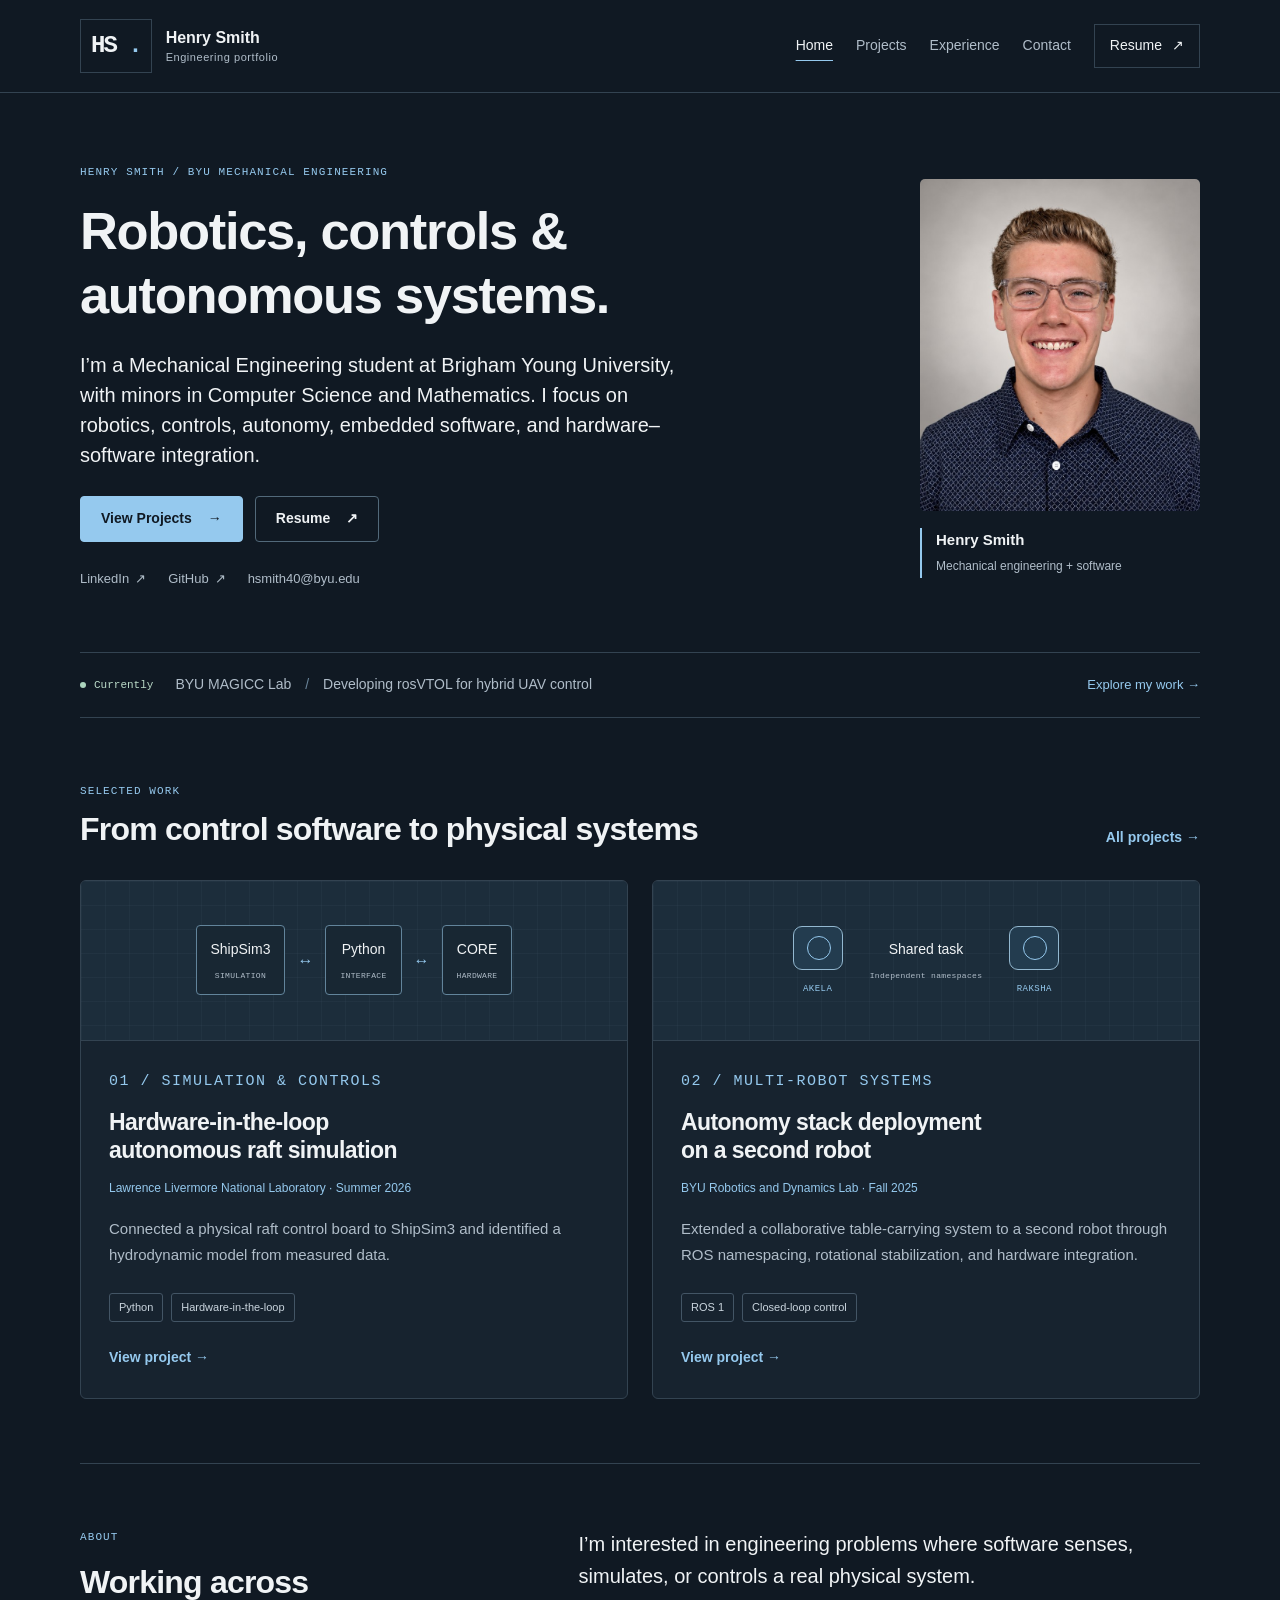
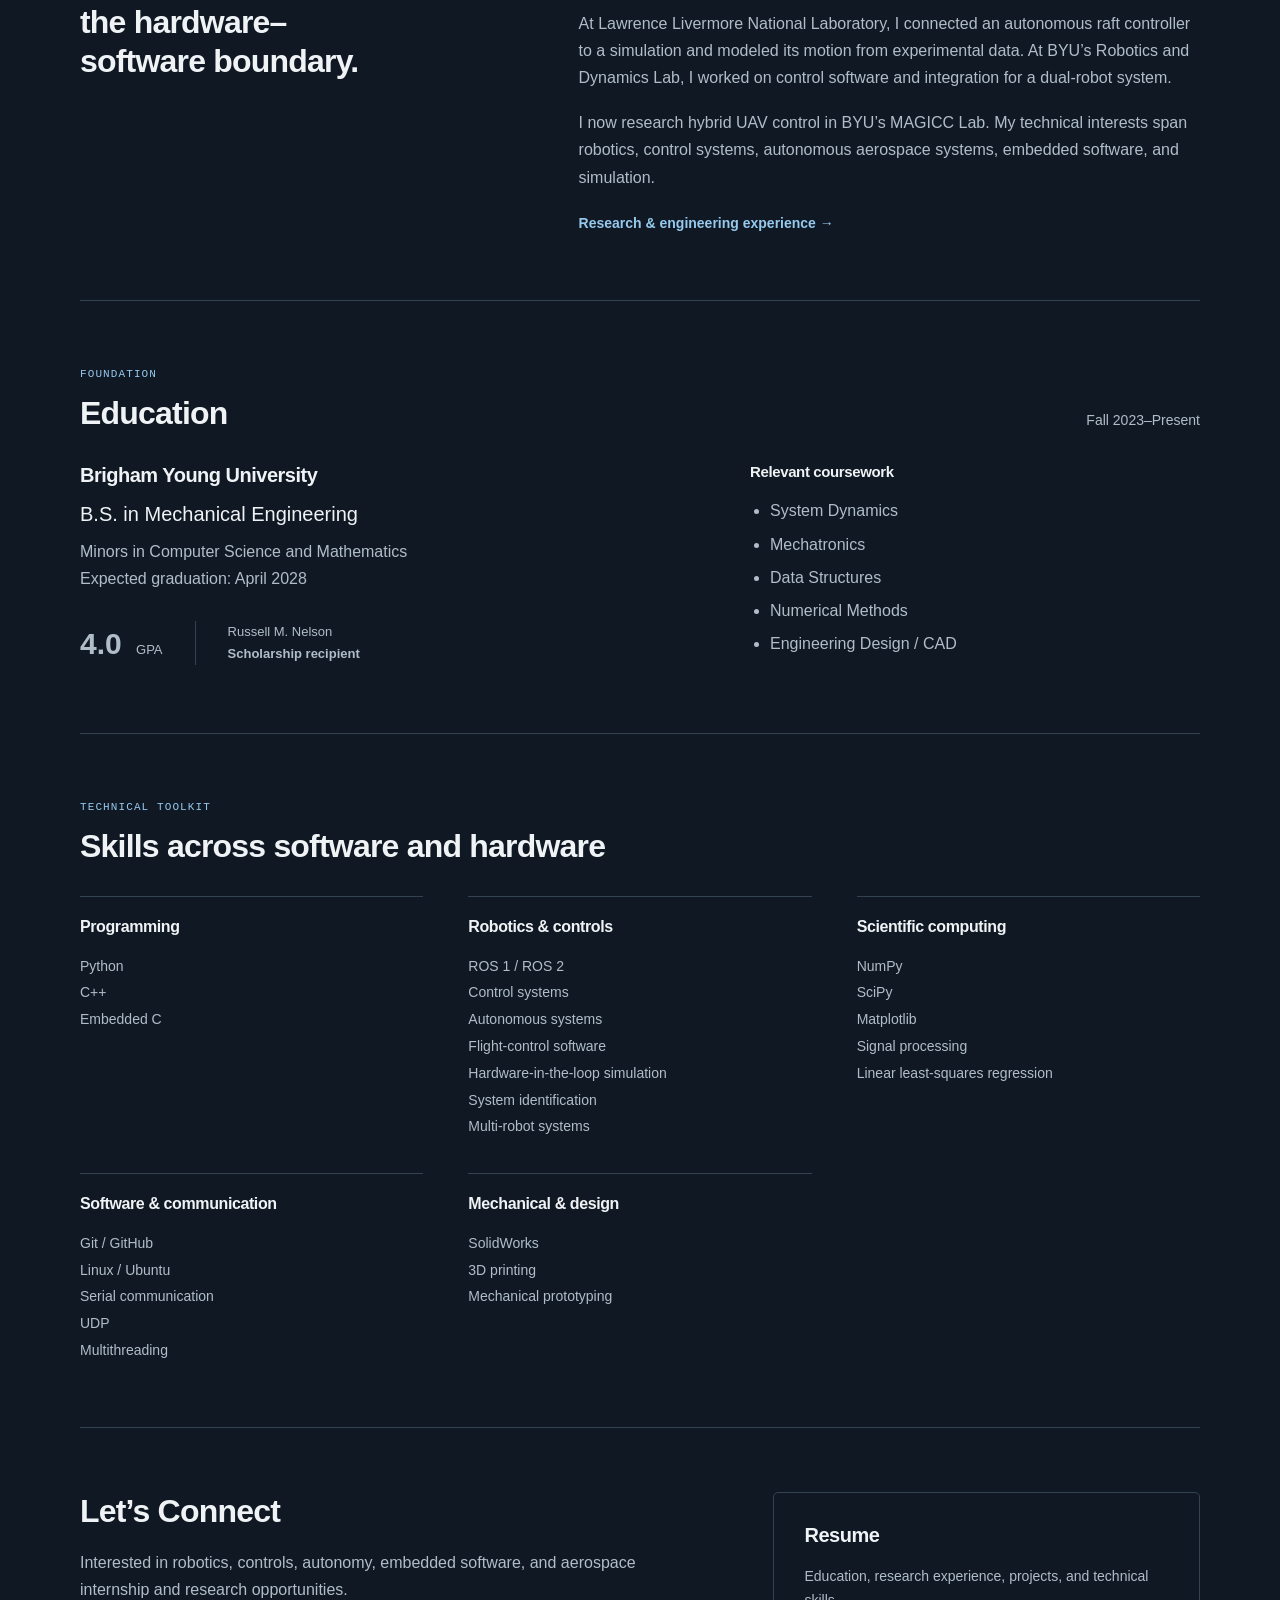
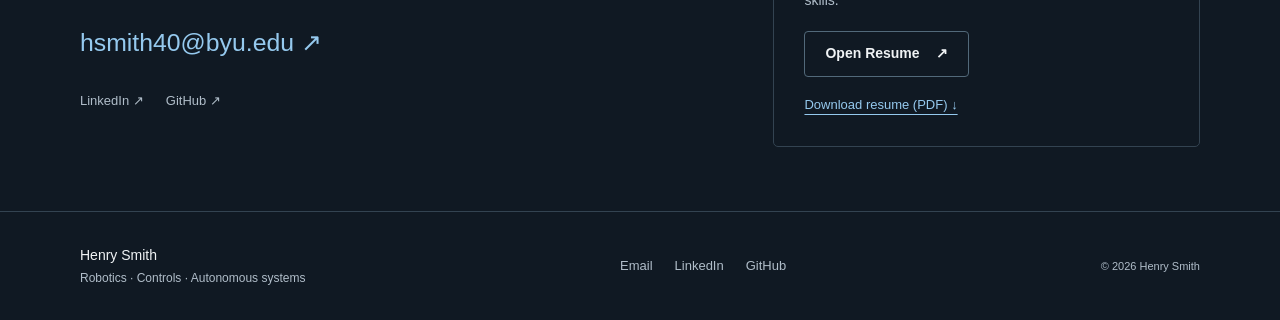
==== commit 00ad3659: "selected changes to wording" ====
--- a/index.html
+++ b/index.html
@@ -72,14 +72,9 @@
       <h1>
        Robotics, controls &amp;
        <br/>
-       <span>
-        autonomous systems.
-       </span>
+       autonomous systems.
       </h1>
       <p class="hero-intro">
-       Engineering where software meets the physical world.
-      </p>
-      <p>
        I’m a Mechanical Engineering student at Brigham Young University, with minors in Computer Science and Mathematics. I focus on robotics, controls, autonomy, embedded software, and hardware–software integration.
       </p>
       <div class="btnrow">
@@ -248,7 +243,7 @@
          02 / MULTI-ROBOT SYSTEMS
         </p>
         <h3>
-         A shared control stack. Two physical robots.
+         Autonomy stack deployment on a second robot
         </h3>
         <p class="project-org">
          BYU Robotics and Dynamics Lab · Fall 2025
@@ -270,7 +265,7 @@
           →
          </span>
          <span class="sr-only">
-          : A shared control stack. Two physical robots.
+          : Autonomy stack deployment on a second robot
          </span>
         </a>
        </div>
@@ -491,11 +486,8 @@
     </section>
     <section class="section contact" id="contact">
      <div>
-      <p class="eyebrow">
-       LET’S CONNECT
-      </p>
       <h2>
-       Software. Hardware. Real engineering problems.
+       Let’s Connect
       </h2>
       <p>
        Interested in robotics, controls, autonomy, embedded software, and aerospace internship and research opportunities.
--- a/style.css
+++ b/style.css
@@ -42,7 +42,6 @@
 .eyebrow { color: var(--accent); font-family: var(--mono); font-size: 11px; line-height: 1.7; letter-spacing: .1em; text-transform: uppercase; margin-bottom: 17px; }
 .hero { display: grid; grid-template-columns: minmax(0, 1fr) 280px; align-items: center; gap: 80px; padding: 70px 0 58px; }
 .hero h1 { margin-bottom: 22px; }
-.hero h1 span { color: var(--accent); }
 .hero-copy > p:not(.eyebrow) { max-width: 620px; }
 .hero-intro { font-size: 20px; color: var(--text); line-height: 1.5; margin-bottom: 14px; }
 .portrait { margin: 0; }
@@ -195,7 +194,6 @@
   .hero h1 { font-size: 34px; }
   .hero .eyebrow { font-size: 10px; }
   .hero-intro { font-size: 18px; }
-  .hero-copy > p:not(.eyebrow) { font-size: 15px; }
   .now-strip { flex-wrap: wrap; gap: 10px 16px; }
   .now-strip p { flex-basis: 75%; }
   .now-strip a { margin-left: auto; }
